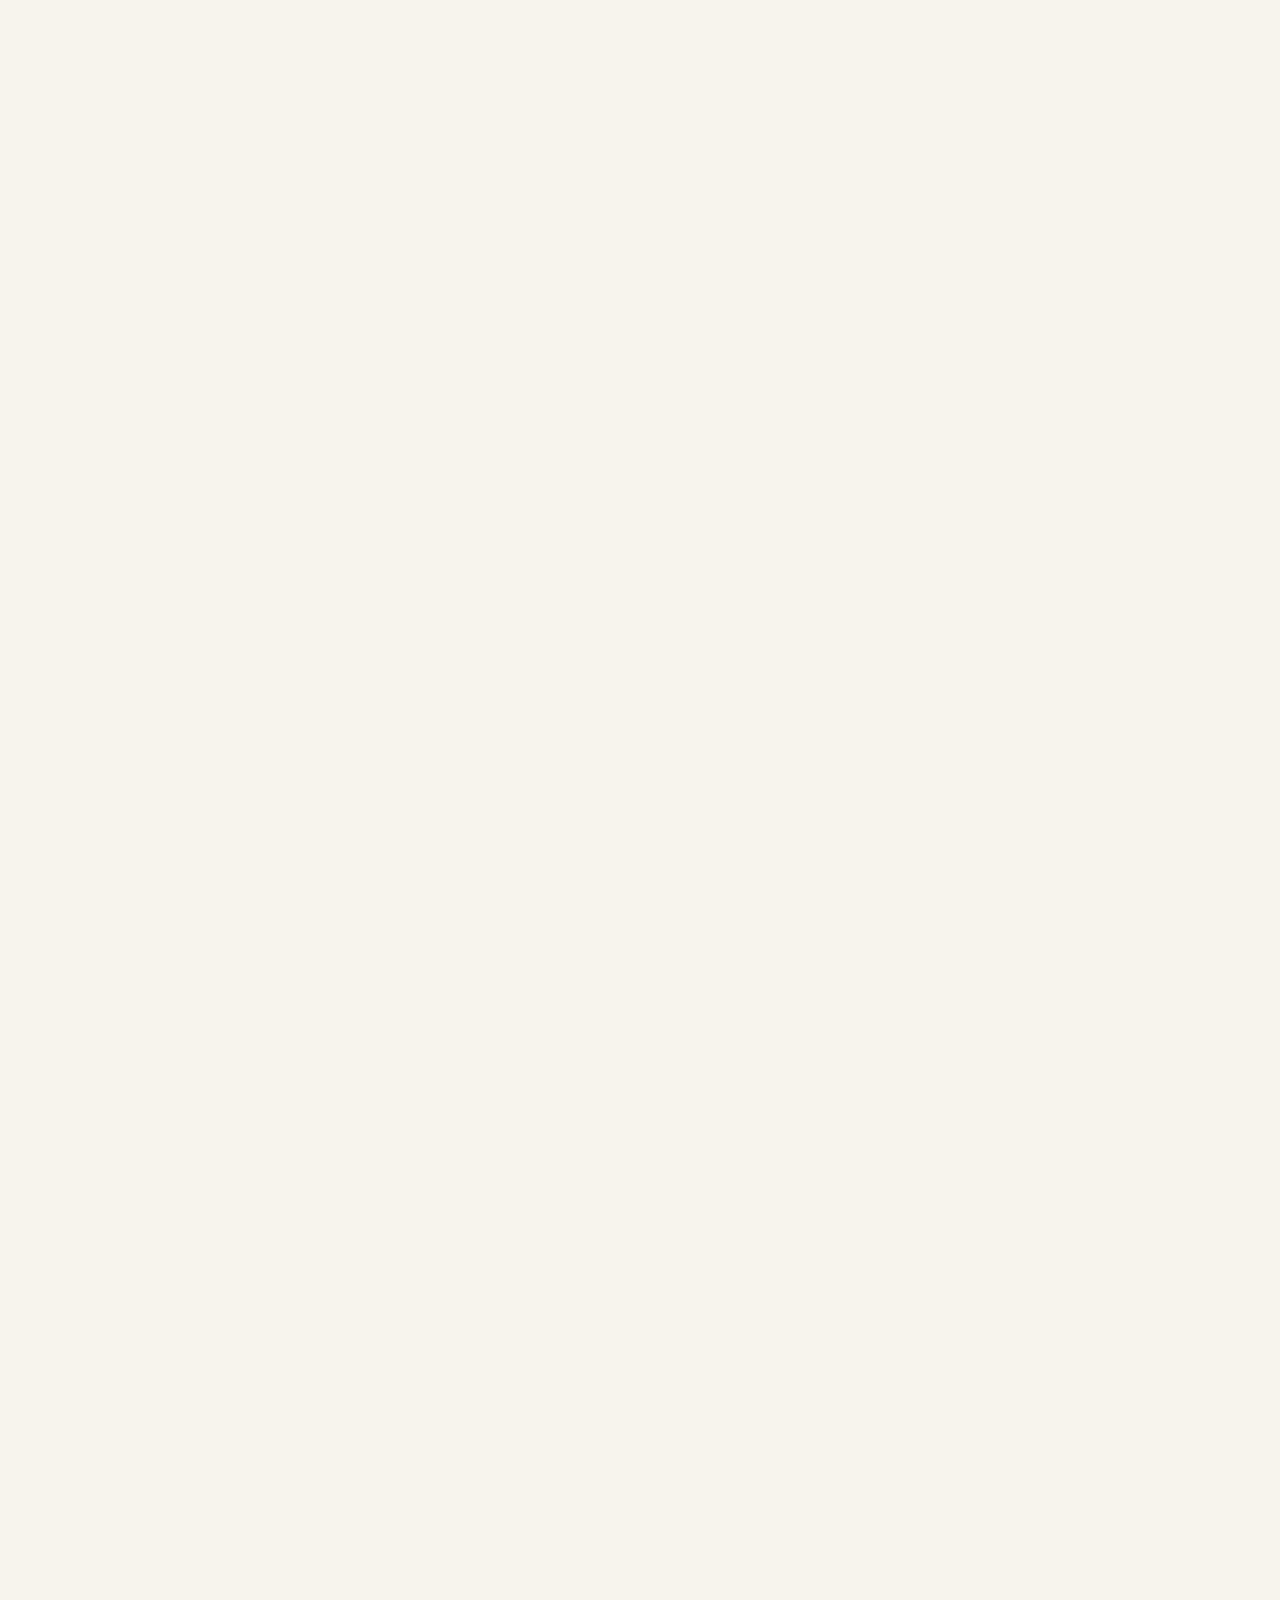
==== index.html @ 00834505 "Fix GitHub Pages paths and homepage filename" ====
<!DOCTYPE html>
<html lang="en">

<head>

    <meta charset="UTF-8">

    <meta name="viewport" content="width=device-width, initial-scale=1.0">

    <title>Gurpreet | Coffee, Beverages & Ideas</title>

    <link rel="stylesheet" href="Css/Style.css">

</head>


<body>


    <!-- NAVIGATION -->

    <nav class="navbar">

        <div class="logo">
            Gurpreet
        </div>


        <div class="nav-links">

            <a href="index.html">Home</a>

            <a href="About.html">About</a>

            <a href="Coffee.html">Coffee</a>

            <a href="Shop.html">Shop</a>

            <a href="Innovation.html">Innovation</a>

            <a href="Career.html">Career</a>

            <a href="Journal.html">Journal</a>

        </div>
        <button class="menu-button" onclick="toggleMenu()">
            ☰
        </button>
    </nav>


    <!-- HERO -->

    <main>

        <section class="home-hero">

            <p class="eyebrow">
                COFFEE • BEVERAGES • BUSINESS
            </p>


            <h1>
                Building ideas<br>
                around coffee.
            </h1>


            <p class="home-hero-text">
                I'm Gurpreet — exploring coffee, developing
                beverages, building businesses and documenting
                the journey along the way.
            </p>


            <div class="hero-buttons">

                <a href="Shop.html" class="button">
                    Explore Coffee
                </a>

                <a href="About.html" class="button secondary">
                    My Story
                </a>

            </div>

        </section>


        <!-- INTRO -->

        <section class="home-intro">

            <div class="section-label">
                WHAT I DO
            </div>


            <div class="home-intro-content">

                <h2>
                    From coffee to
                    business ideas.
                </h2>


                <p>
                    My interests sit across coffee, beverage
                    development, food & beverage operations,
                    entrepreneurship and product ideas.
                </p>


                <p>
                    This website brings those interests together —
                    the products I'm building, the experiments
                    I'm working on and the lessons I'm learning.
                </p>


                <a href="About.html" class="text-link">
                    More about me →
                </a>

            </div>

        </section>


        <!-- SIPSTERS & CO. -->

        <section class="home-business">

            <!-- MAIN CAFE IMAGE -->
            <div class="business-image">
                <img src="Images\sipsters-interior.jpeg.jpeg" alt="Sipsters & Co. café interior">
            </div>


            <!-- STORY / CONTENT -->
            <div class="business-content">

                <!-- BRAND LOGO -->
                <img src="Images\sipsters-logo.jpg.jpeg" alt="Sipsters & Co. logo" class="business-logo">


                <p class="eyebrow">
                    A PROJECT CLOSE TO ME
                </p>


                <h2>
                    Sipsters & Co.
                </h2>


                <p class="business-location">
                    Sector 40 • Gurugram
                </p>


                <p>
                    The idea of having a café had been with me for a long time.
                    But before pursuing it, I wanted to understand my industry
                    better — coffee, beverages, operations and the business behind them.
                </p>


                <p>
                    So I kept working, moving through different roles and looking
                    for experiences that would teach me something new. While moving
                    from FirstCoffee to Bistro, I also started discovering a different
                    side of myself — becoming more interested in technology, learning
                    and studying beyond my immediate work.
                </p>


                <p>
                    One evening, I went to meet one of my closest friends for a drink.
                    We started talking about cafés, beverages and the kind of place
                    we would actually want to spend our evenings in. That conversation
                    eventually became the beginning of Sipsters & Co.
                </p>


                <!-- LOCATION DETAILS -->
                <div class="business-details">

                    <span>SHOP 51</span>

                    <span>SECTOR 40</span>

                    <span>GURUGRAM</span>

                </div>


                <!-- VISIT BUTTON -->
                <a href="https://share.google/djv92hLieMcYLXfMO" class="button" target="_blank"
                    rel="noopener noreferrer">
                    Visit Sipsters & Co.
                </a>


                <!-- FOOD DETAIL IMAGE -->
                <div class="business-food-image">

                    <img src="Images\sipsters-food.jpeg.jpeg" alt="Food served at Sipsters & Co.">

                </div>

            </div>

        </section>

        <!-- INNOVATION -->

        <section class="home-innovation">

            <div class="section-label">
                INNOVATION
            </div>


            <div class="home-innovation-content">

                <h2>
                    Turning ideas into
                    something people
                    can experience.
                </h2>


                <p>
                    Beverage development, product concepts,
                    F&B trends and experiments that start
                    with a simple question.
                </p>


                <a href="Innovation.html" class="text-link">
                    Explore innovation →
                </a>

            </div>

        </section>


        <!-- SHOP -->

        <section class="home-shop">

            <div class="section-label">
                SHOP
            </div>


            <div class="home-shop-header">

                <h2>
                    Coffee for your
                    everyday ritual.
                </h2>

                <a href="Shop.html" class="text-link">
                    View collection →
                </a>

            </div>


            <div class="home-product-grid">


                <a href="Shop.html" class="home-product">

                    <div class="home-product-image">

                        <span>
                            COFFEE BEANS
                        </span>

                    </div>

                    <h3>
                        House Coffee
                    </h3>

                    <p>
                        Everyday coffee
                    </p>

                </a>


                <a href="Shop.html" class="home-product">

                    <div class="home-product-image">

                        <span>
                            COLD BREW
                        </span>

                    </div>

                    <h3>
                        Cold Brew
                    </h3>

                    <p>
                        Smooth & refreshing
                    </p>

                </a>


            </div>

        </section>


        <!-- CAREER -->

        <section class="home-career">

            <div class="section-label">
                CAREER
            </div>


            <div class="home-career-content">

                <h2>
                    Building a career
                    through curiosity,
                    work and experience.
                </h2>


                <p>
                    A look at the experiences, skills,
                    projects and work shaping my journey
                    in food & beverage.
                </p>


                <a href="Career.html" class="button secondary">
                    View Career
                </a>

            </div>

        </section>


        <!-- JOURNAL -->

        <section class="home-journal">

            <div class="section-label">
                JOURNAL
            </div>


            <div class="home-journal-header">

                <h2>
                    Notes from the journey.
                </h2>

                <a href="Journal.html" class="text-link">
                    View all notes →
                </a>

            </div>


            <div class="home-journal-list">


                <a href="Journal.html" class="home-journal-item">

                    <span>
                        01
                    </span>

                    <h3>
                        What makes a good cup of coffee?
                    </h3>

                    <p>
                        COFFEE
                    </p>

                </a>


                <a href="Journal.html" class="home-journal-item">

                    <span>
                        02
                    </span>

                    <h3>
                        Building a small F&B business
                    </h3>

                    <p>
                        BUSINESS
                    </p>

                </a>


                <a href="Journal.html" class="home-journal-item">

                    <span>
                        03
                    </span>

                    <h3>
                        From an idea to a beverage
                    </h3>

                    <p>
                        INNOVATION
                    </p>

                </a>


            </div>

        </section>


        <!-- FINAL CTA -->

        <section class="home-final">

            <p class="eyebrow">
                LET'S CONNECT
            </p>


            <h2>
                Let's build
                something interesting.
            </h2>


            <a href="Career.html" class="button">
                Get In Touch
            </a>

        </section>


    </main>


    <!-- FOOTER -->

    <footer>

        <div class="logo">
            Gurpreet
        </div>

        <p>
            Coffee • Beverage Innovation • Career
        </p>

    </footer>
    <script src="Js/script.js"></script>

</body>

</html>
---- Css/Style.css ----
/* ========================================
   GURPREET WEBSITE
   ======================================== */


/* ---------- RESET ---------- */

* {
    margin: 0;
    padding: 0;
    box-sizing: border-box;
}


/* ---------- BODY ---------- */

body {
    font-family: Arial, sans-serif;
    background-color: #f7f3ed;
    color: #2b211b;
}


/* ---------- NAVIGATION ---------- */

.navbar {
    width: 100%;
    padding: 30px 60px;

    display: flex;
    justify-content: space-between;
    align-items: center;
}


/* LOGO */

.logo {
    font-size: 24px;
    font-weight: 600;
}


/* NAVIGATION LINKS */

.nav-links {
    display: flex;
    gap: 30px;
}


.nav-links a {

    text-decoration: none;

    color: #2b211b;

    font-size: 13px;
    letter-spacing: 0.5px;
    transition: opacity 0.3s ease;

}

.nav-links a:hover {
    opacity: 0.5;
}


/* ---------- HERO ---------- */

.hero {
    min-height: calc(100vh - 90px);

    display: flex;
    flex-direction: column;

    justify-content: center;
    align-items: center;

    text-align: center;

    padding: 40px 20px;
}


/* SMALL TITLE */

.eyebrow {
    font-size: 13px;
    letter-spacing: 3px;

    margin-bottom: 25px;

    opacity: 0.65;
}


/* MAIN HEADING */

.hero h1 {
    font-size: clamp(60px, 8vw, 120px);

    line-height: 0.95;

    letter-spacing: -5px;

    font-weight: 500;

    margin-bottom: 35px;
}


/* DESCRIPTION */

.hero-text {
    max-width: 520px;

    font-size: 18px;

    line-height: 1.6;

    opacity: 0.75;

    margin-bottom: 35px;
}


/* ---------- BUTTONS ---------- */

.hero-buttons {
    display: flex;
    gap: 15px;
}


.button {

    display: inline-block;

    padding: 15px 28px;

    background-color: #2b211b;

    color: #ffffff;

    text-decoration: none;

    border-radius: 2px;

    font-size: 13px;

    letter-spacing: 0.5px;

    transition: transform 0.3s ease,
        opacity 0.3s ease;

}


.button:hover {
    transform: translateY(-2px);

    opacity: 0.85;
}


/* SECONDARY BUTTON */

.button.secondary {
    background-color: transparent;

    color: #2b211b;

    border: 1px solid #2b211b;
}


/* ---------- MOBILE ---------- */

@media (max-width: 768px) {

    .navbar {
        padding: 22px 25px;
    }


    .nav-links {
        display: none;
    }


    .hero h1 {
        letter-spacing: -3px;
    }


    .hero-text {
        font-size: 16px;
    }

}

/* ========================================
   ABOUT PAGE
   ======================================== */


/* ---------- PAGE HERO ---------- */

.page-hero {
    min-height: 65vh;

    display: flex;
    flex-direction: column;

    justify-content: center;
    align-items: center;

    text-align: center;

    padding: 80px 25px;
}


.page-hero h1 {
    font-size: clamp(55px, 8vw, 110px);

    line-height: 0.95;

    letter-spacing: -4px;

    font-weight: 500;

    margin-bottom: 30px;
}


.page-intro {
    max-width: 550px;

    font-size: 19px;

    line-height: 1.6;

    opacity: 0.7;
}


/* ---------- ABOUT CONTENT ---------- */

.about-content {
    max-width: 1100px;

    margin: 0 auto;

    padding: 120px 40px;

    display: grid;

    grid-template-columns: 1fr 2fr;

    gap: 80px;
}


.section-label {
    font-size: 12px;

    letter-spacing: 3px;

    opacity: 0.6;
}


.story h2 {
    font-size: clamp(35px, 5vw, 60px);

    line-height: 1;

    letter-spacing: -2px;

    font-weight: 500;

    margin-bottom: 40px;
}


.story p {
    max-width: 650px;

    font-size: 18px;

    line-height: 1.8;

    margin-bottom: 25px;

    opacity: 0.75;
}


/* ---------- FOOTER ---------- */

footer {
    padding: 50px 60px;

    border-top: 1px solid rgba(43, 33, 27, 0.15);

    display: flex;

    justify-content: space-between;

    align-items: center;
}


footer p {
    font-size: 13px;

    opacity: 0.6;
}


/* ---------- MOBILE ABOUT PAGE ---------- */

@media (max-width: 768px) {

    .page-hero {
        min-height: 60vh;
    }


    .page-hero h1 {
        letter-spacing: -3px;
    }


    .about-content {
        grid-template-columns: 1fr;

        gap: 35px;

        padding: 80px 25px;
    }


    footer {
        padding: 40px 25px;

        flex-direction: column;

        gap: 15px;

        align-items: flex-start;
    }

}

/* ========================================
   COFFEE PAGE
   ======================================== */


/* ---------- COFFEE INTRO ---------- */

.coffee-intro {

    max-width: 1100px;

    margin: 0 auto;

    padding: 120px 40px;

    display: grid;

    grid-template-columns: 1fr 2fr;

    gap: 80px;
}


.coffee-text h2 {

    font-size: clamp(35px, 5vw, 60px);

    line-height: 1;

    letter-spacing: -2px;

    font-weight: 500;

    margin-bottom: 40px;

}


.coffee-text p {

    max-width: 650px;

    font-size: 18px;

    line-height: 1.8;

    margin-bottom: 25px;

    opacity: 0.75;

}


/* ---------- COFFEE GRID ---------- */

.coffee-grid {

    max-width: 1100px;

    margin: 0 auto;

    padding: 40px;

    display: grid;

    grid-template-columns: 1fr 1fr;

    border-top: 1px solid rgba(43, 33, 27, 0.15);

}


.coffee-card {

    padding: 55px 40px;

    border-bottom: 1px solid rgba(43, 33, 27, 0.15);

}


.coffee-card:nth-child(odd) {

    border-right: 1px solid rgba(43, 33, 27, 0.15);

}


.coffee-card span {

    font-size: 12px;

    letter-spacing: 2px;

    opacity: 0.5;

}


.coffee-card h3 {

    font-size: 32px;

    font-weight: 500;

    letter-spacing: -1px;

    margin: 25px 0 15px;

}


.coffee-card p {

    max-width: 400px;

    font-size: 16px;

    line-height: 1.7;

    opacity: 0.7;

}


/* ---------- COFFEE STATEMENT ---------- */

.coffee-statement {

    min-height: 50vh;

    display: flex;

    align-items: center;

    justify-content: center;

    text-align: center;

    padding: 100px 25px;

}


.coffee-statement p {

    max-width: 900px;

    font-size: clamp(35px, 5vw, 70px);

    line-height: 1.05;

    letter-spacing: -3px;

    font-weight: 500;

}


/* ---------- MOBILE ---------- */

@media (max-width: 768px) {

    .coffee-intro {

        grid-template-columns: 1fr;

        gap: 35px;

        padding: 80px 25px;

    }


    .coffee-grid {

        grid-template-columns: 1fr;

        padding: 25px;

    }


    .coffee-card {

        padding: 45px 10px;

    }


    .coffee-card:nth-child(odd) {

        border-right: none;

    }


    .coffee-statement p {

        letter-spacing: -2px;

    }

}

/* ========================================
   SHOP PAGE
   ======================================== */


/* ---------- SHOP SECTION ---------- */

.shop-section {

    max-width: 1200px;

    margin: 0 auto;

    padding: 100px 40px 140px;

}


/* ---------- PRODUCT GRID ---------- */

.product-grid {

    display: grid;

    grid-template-columns: repeat(3, 1fr);

    gap: 25px;

    margin-top: 50px;

}


/* ---------- PRODUCT CARD ---------- */

.product-card {

    border: 1px solid rgba(43, 33, 27, 0.15);

    background: rgba(255, 255, 255, 0.25);

    transition: transform 0.3s ease;

}


.product-card:hover {

    transform: translateY(-5px);

}


/* ---------- PRODUCT IMAGE ---------- */

.product-image {

    aspect-ratio: 1 / 1;

    background-color: #ded7cc;

    display: flex;

    align-items: center;

    justify-content: center;

    text-align: center;

}


.product-image span {

    font-size: 11px;

    letter-spacing: 3px;

    opacity: 0.55;

}


/* ---------- PRODUCT INFO ---------- */

.product-info {

    padding: 30px;

    min-height: 230px;

    display: flex;

    flex-direction: column;

    justify-content: space-between;

}


.product-info h2 {

    font-size: 28px;

    font-weight: 500;

    letter-spacing: -1px;

    margin-bottom: 12px;

}


.product-info p {

    font-size: 15px;

    line-height: 1.7;

    opacity: 0.65;

}


/* ---------- PRODUCT BOTTOM ---------- */

.product-bottom {

    display: flex;

    justify-content: space-between;

    align-items: center;

    gap: 15px;

}


.price {

    font-size: 15px;

    font-weight: 600;

}


.product-button {

    display: inline-block;

    padding: 10px 17px;

    border: 1px solid #2b211b;

    border-radius: 25px;

    color: #2b211b;

    text-decoration: none;

    font-size: 12px;

    transition: all 0.3s ease;

}


.product-button:hover {

    background-color: #2b211b;

    color: #ffffff;

}


.product-button.disabled {

    opacity: 0.4;

    border-color: #2b211b;

}


/* ---------- SHOP STATEMENT ---------- */

.shop-statement {

    min-height: 45vh;

    padding: 100px 25px;

    display: flex;

    justify-content: center;

    align-items: center;

    text-align: center;

}


.shop-statement p {

    max-width: 850px;

    font-size: clamp(35px, 5vw, 70px);

    line-height: 1.05;

    letter-spacing: -3px;

    font-weight: 500;

}


/* ---------- MOBILE SHOP ---------- */

@media (max-width: 900px) {

    .product-grid {

        grid-template-columns: 1fr 1fr;

    }

}


@media (max-width: 600px) {

    .shop-section {

        padding: 80px 25px 100px;

    }


    .product-grid {

        grid-template-columns: 1fr;

    }


    .product-info {

        min-height: 210px;

    }


    .shop-statement p {

        letter-spacing: -2px;

    }

}

/* ========================================
   INNOVATION PAGE
   ======================================== */


/* ---------- INNOVATION INTRO ---------- */

.innovation-intro {

    max-width: 1100px;

    margin: 0 auto;

    padding: 120px 40px;

    display: grid;

    grid-template-columns: 1fr 2fr;

    gap: 80px;

}


.innovation-text h2 {

    font-size: clamp(35px, 5vw, 60px);

    line-height: 1;

    letter-spacing: -2px;

    font-weight: 500;

    margin-bottom: 40px;

}


.innovation-text p {

    max-width: 650px;

    font-size: 18px;

    line-height: 1.8;

    margin-bottom: 25px;

    opacity: 0.75;

}


/* ---------- INNOVATION GRID ---------- */

.innovation-grid {

    max-width: 1100px;

    margin: 0 auto;

    padding: 40px;

    display: grid;

    grid-template-columns: 1fr 1fr;

    border-top: 1px solid rgba(43, 33, 27, 0.15);

}


.innovation-card {

    padding: 55px 40px;

    border-bottom: 1px solid rgba(43, 33, 27, 0.15);

}


.innovation-card:nth-child(odd) {

    border-right: 1px solid rgba(43, 33, 27, 0.15);

}


.innovation-card span {

    font-size: 12px;

    letter-spacing: 2px;

    opacity: 0.5;

}


.innovation-card h3 {

    font-size: 30px;

    font-weight: 500;

    letter-spacing: -1px;

    margin: 25px 0 15px;

}


.innovation-card p {

    max-width: 420px;

    font-size: 16px;

    line-height: 1.7;

    opacity: 0.7;

}


/* ---------- PROJECTS ---------- */

.innovation-projects {

    max-width: 1100px;

    margin: 0 auto;

    padding: 120px 40px;

}


.project-list {

    margin-top: 50px;

    border-top: 1px solid rgba(43, 33, 27, 0.15);

}


.project-row {

    display: grid;

    grid-template-columns: 60px 1.5fr 1fr;

    align-items: center;

    gap: 30px;

    padding: 30px 0;

    border-bottom: 1px solid rgba(43, 33, 27, 0.15);

}


.project-row span {

    font-size: 12px;

    opacity: 0.5;

}


.project-row h3 {

    font-size: 24px;

    font-weight: 500;

}


.project-row p {

    font-size: 14px;

    opacity: 0.6;

}


}


/* ---------- MOBILE ---------- */

@media (max-width: 768px) {

    .innovation-intro {

        grid-template-columns: 1fr;

        gap: 35px;

        padding: 80px 25px;

    }


    .innovation-grid {

        grid-template-columns: 1fr;

        padding: 25px;

    }


    .innovation-card {

        padding: 45px 10px;

    }


    .innovation-card:nth-child(odd) {

        border-right: none;

    }


    .innovation-projects {

        padding: 80px 25px;

    }


    .project-row {

        grid-template-columns: 40px 1fr;

        gap: 15px;

    }


    .project-row p {

        grid-column: 2;

    }


    .innovation-statement p {

        letter-spacing: -2px;

    }

}

/* ========================================
   CAREER PAGE
   ======================================== */


/* ---------- CAREER SECTION ---------- */

.career-section {

    max-width: 1100px;

    margin: 0 auto;

    padding: 120px 40px;

}


/* ---------- EXPERIENCE ---------- */

.experience-list {

    margin-top: 60px;

}


.experience-item {

    display: grid;

    grid-template-columns: 220px 1fr;

    gap: 60px;

    padding: 45px 0;

    border-top: 1px solid rgba(43, 33, 27, 0.15);

}


.experience-item:last-child {

    border-bottom: 1px solid rgba(43, 33, 27, 0.15);

}


.experience-date {

    font-size: 12px;

    letter-spacing: 2px;

    opacity: 0.55;

}


.experience-content h2 {

    font-size: 32px;

    font-weight: 500;

    letter-spacing: -1px;

    margin-bottom: 8px;

}


.experience-content h3 {

    font-size: 14px;

    font-weight: 400;

    letter-spacing: 1px;

    text-transform: uppercase;

    opacity: 0.55;

    margin-bottom: 25px;

}


.experience-content p {

    max-width: 600px;

    font-size: 17px;

    line-height: 1.7;

    opacity: 0.7;

}


/* ---------- SKILLS ---------- */

.skills-section {

    max-width: 1100px;

    margin: 0 auto;

    padding: 80px 40px 120px;

}


.skills-grid {

    display: grid;

    grid-template-columns: 1fr 1fr;

    margin-top: 50px;

    border-top: 1px solid rgba(43, 33, 27, 0.15);

}


.skill {

    padding: 25px 0;

    font-size: 20px;

    border-bottom: 1px solid rgba(43, 33, 27, 0.15);

}


.skill:nth-child(odd) {

    margin-right: 40px;

}


/* ---------- PROJECTS ---------- */

.career-projects {

    max-width: 1100px;

    margin: 0 auto;

    padding: 80px 40px 120px;

}


.career-project-list {

    margin-top: 50px;

}


.career-project {

    display: grid;

    grid-template-columns: 60px 1fr;

    gap: 30px;

    padding: 35px 0;

    border-top: 1px solid rgba(43, 33, 27, 0.15);

}


.career-project:last-child {

    border-bottom: 1px solid rgba(43, 33, 27, 0.15);

}


.career-project span {

    font-size: 12px;

    opacity: 0.5;

}


.career-project h3 {

    font-size: 28px;

    font-weight: 500;

    margin-bottom: 10px;

}


.career-project p {

    font-size: 15px;

    line-height: 1.7;

    opacity: 0.65;

}


/* ---------- CAREER CONTACT ---------- */

.career-contact {

    min-height: 65vh;

    padding: 120px 25px;

    display: flex;

    flex-direction: column;

    justify-content: center;

    align-items: center;

    text-align: center;

}


.career-contact h2 {

    font-size: clamp(45px, 7vw, 90px);

    line-height: 0.95;

    letter-spacing: -4px;

    font-weight: 500;

    margin: 25px 0 30px;

}


.career-contact p:not(.eyebrow) {

    max-width: 500px;

    font-size: 17px;

    line-height: 1.7;

    opacity: 0.7;

    margin-bottom: 30px;

}


/* ---------- MOBILE ---------- */

@media (max-width: 768px) {

    .career-section {

        padding: 80px 25px;

    }


    .experience-item {

        grid-template-columns: 1fr;

        gap: 20px;

        padding: 40px 0;

    }


    .skills-section {

        padding: 60px 25px 80px;

    }


    .skills-grid {

        grid-template-columns: 1fr;

    }


    .skill:nth-child(odd) {

        margin-right: 0;

    }


    .career-projects {

        padding: 60px 25px 80px;

    }


    .career-contact {

        min-height: 55vh;

    }


    .career-contact h2 {

        letter-spacing: -3px;

    }

}

/* ========================================
   JOURNAL PAGE
   ======================================== */


/* ---------- JOURNAL INTRO ---------- */

.journal-intro {

    max-width: 1100px;

    margin: 0 auto;

    padding: 120px 40px;

    display: grid;

    grid-template-columns: 1fr 2fr;

    gap: 80px;

}


.journal-intro-text h2 {

    font-size: clamp(40px, 5vw, 65px);

    line-height: 1;

    letter-spacing: -3px;

    font-weight: 500;

    margin-bottom: 35px;

}


.journal-intro-text p {

    max-width: 650px;

    font-size: 18px;

    line-height: 1.8;

    opacity: 0.7;

}


/* ---------- JOURNAL SECTION ---------- */

.journal-section {

    max-width: 1100px;

    margin: 0 auto;

    padding: 40px;

}


.journal-list {

    margin-top: 50px;

    border-top: 1px solid rgba(43, 33, 27, 0.15);

}


/* ---------- JOURNAL POST ---------- */

.journal-post {

    display: grid;

    grid-template-columns: 60px 1fr 100px;

    gap: 30px;

    padding: 45px 0;

    border-bottom: 1px solid rgba(43, 33, 27, 0.15);

}


.journal-number {

    font-size: 12px;

    opacity: 0.5;

}


.journal-category {

    font-size: 11px;

    letter-spacing: 3px;

    opacity: 0.5;

    margin-bottom: 18px;

}


.journal-post-content h2 {

    font-size: 32px;

    line-height: 1.1;

    letter-spacing: -1px;

    font-weight: 500;

    margin-bottom: 15px;

}


.journal-excerpt {

    max-width: 600px;

    font-size: 16px;

    line-height: 1.7;

    opacity: 0.65;

    margin-bottom: 20px;

}


.read-more {

    color: #2b211b;

    text-decoration: none;

    font-size: 13px;

    border-bottom: 1px solid rgba(43, 33, 27, 0.5);

    padding-bottom: 3px;

}


.read-more:hover {

    opacity: 0.5;

}


.journal-date {

    font-size: 11px;

    letter-spacing: 2px;

    opacity: 0.5;

    text-align: right;

}


/* ---------- JOURNAL STATEMENT ---------- */

.journal-statement {

    min-height: 55vh;

    padding: 120px 25px;

    display: flex;

    justify-content: center;

    align-items: center;

    text-align: center;

}


.journal-statement p {

    font-size: clamp(45px, 7vw, 90px);

    line-height: 0.95;

    letter-spacing: -4px;

    font-weight: 500;

}


/* ---------- MOBILE ---------- */

@media (max-width: 768px) {

    .journal-intro {

        grid-template-columns: 1fr;

        gap: 35px;

        padding: 80px 25px;

    }


    .journal-section {

        padding: 40px 25px;

    }


    .journal-post {

        grid-template-columns: 40px 1fr;

        gap: 15px;

        padding: 40px 0;

    }


    .journal-date {

        grid-column: 2;

        text-align: left;

        margin-top: 5px;

    }


    .journal-post-content h2 {

        font-size: 27px;

    }


    .journal-statement p {

        letter-spacing: -3px;

    }

}

/* ========================================
   HOME PAGE
   ======================================== */


/* ---------- HOME HERO ---------- */

.home-hero {

    min-height: calc(100vh - 90px);

    padding: 190px 25px 80px;

    display: flex;

    flex-direction: column;

    justify-content: flex-start;
    align-items: center;

    text-align: center;

}


.home-hero h1 {

    max-width: 1100px;

    font-size: clamp(70px, 10vw, 145px);

    line-height: 0.88;

    letter-spacing: -7px;

    font-weight: 500;

    margin-bottom: 45px;

}


.home-hero-text {

    max-width: 600px;

    font-size: 19px;

    line-height: 1.7;

    opacity: 0.7;

    margin-bottom: 35px;

}


/* ---------- HOME INTRO ---------- */

.home-intro {

    max-width: 1100px;

    margin: 0 auto;

    padding: 140px 40px;

    display: grid;

    grid-template-columns: 1fr 2fr;

    gap: 80px;

}


.home-intro-content h2 {

    font-size: clamp(48px, 6vw, 78px);
    line-height: 1;

    letter-spacing: -3px;

    font-weight: 500;

    margin-bottom: 35px;

}


.home-intro-content p {

    max-width: 650px;

    font-size: 18px;

    line-height: 1.8;

    opacity: 0.7;

    margin-bottom: 20px;

}


/* ---------- TEXT LINK ---------- */

.text-link {

    display: inline-block;

    margin-top: 10px;

    color: #2b211b;

    text-decoration: none;

    font-size: 14px;

    border-bottom: 1px solid rgba(43, 33, 27, 0.5);

    padding-bottom: 4px;

}


.text-link:hover {

    opacity: 0.5;

}


/* ---------- COFFEE FEATURE ---------- */

.home-feature {

    max-width: 1200px;

    margin: 0 auto;

    padding: 60px 40px 140px;

    display: grid;

    grid-template-columns: 1fr 1fr;

    min-height: 650px;

}


.feature-content {

    padding: 70px;

    display: flex;

    flex-direction: column;

    justify-content: center;

    background-color: #e9e1d6;

}


.feature-content h2 {

    font-size: clamp(40px, 5vw, 65px);

    line-height: 0.98;

    letter-spacing: -3px;

    font-weight: 500;

    margin: 20px 0 25px;

}


.feature-content p:not(.eyebrow) {

    max-width: 450px;

    font-size: 17px;

    line-height: 1.7;

    opacity: 0.7;

    margin-bottom: 30px;

}


.feature-content .button {

    align-self: flex-start;

}


.feature-placeholder {

    background-color: #d5cdc1;

    display: flex;

    align-items: center;

    justify-content: center;

}


.feature-placeholder span {

    font-size: 11px;

    letter-spacing: 3px;

    opacity: 0.5;

}


/* ---------- HOME INNOVATION ---------- */

.home-innovation {

    max-width: 1100px;

    margin: 0 auto;

    padding: 140px 40px;

    display: grid;

    grid-template-columns: 1fr 2fr;

    gap: 80px;

}


.home-innovation-content h2 {

    max-width: 750px;

    font-size: clamp(40px, 5vw, 65px);

    line-height: 1;

    letter-spacing: -3px;

    font-weight: 500;

    margin-bottom: 30px;

}


.home-innovation-content p {

    max-width: 600px;

    font-size: 18px;

    line-height: 1.8;

    opacity: 0.7;

    margin-bottom: 15px;

}


/* ---------- HOME SHOP ---------- */

.home-shop {

    max-width: 1100px;

    margin: 0 auto;

    padding: 120px 40px;

}


.home-shop-header {

    display: flex;

    justify-content: space-between;

    align-items: flex-end;

    gap: 30px;

    margin-top: 40px;

    margin-bottom: 50px;

}


.home-shop-header h2 {

    max-width: 600px;

    font-size: clamp(40px, 5vw, 65px);

    line-height: 1;

    letter-spacing: -3px;

    font-weight: 500;

}


.home-product-grid {

    display: grid;

    grid-template-columns: 1fr 1fr;

    gap: 25px;

}


.home-product {

    color: #2b211b;

    text-decoration: none;

}


.home-product-image {

    aspect-ratio: 1 / 1;

    background-color: #ded7cc;

    display: flex;

    align-items: center;

    justify-content: center;

    margin-bottom: 20px;

}


.home-product-image span {

    font-size: 11px;

    letter-spacing: 3px;

    opacity: 0.5;

}


.home-product h3 {

    font-size: 24px;

    font-weight: 500;

    margin-bottom: 5px;

}


.home-product p {

    font-size: 14px;

    opacity: 0.6;

}


/* ---------- HOME CAREER ---------- */

.home-career {

    max-width: 1100px;

    margin: 0 auto;

    padding: 140px 40px;

    display: grid;

    grid-template-columns: 1fr 2fr;

    gap: 80px;

}


.home-career-content h2 {

    font-size: clamp(40px, 5vw, 65px);

    line-height: 1;

    letter-spacing: -3px;

    font-weight: 500;

    margin-bottom: 30px;

}


.home-career-content p {

    max-width: 600px;

    font-size: 18px;

    line-height: 1.8;

    opacity: 0.7;

    margin-bottom: 30px;

}


/* ---------- HOME JOURNAL ---------- */

.home-journal {

    max-width: 1100px;

    margin: 0 auto;

    padding: 120px 40px;

}


.home-journal-header {

    display: flex;

    justify-content: space-between;

    align-items: flex-end;

    margin-top: 40px;

    margin-bottom: 50px;

}


.home-journal-header h2 {

    font-size: clamp(40px, 5vw, 65px);

    line-height: 1;

    letter-spacing: -3px;

    font-weight: 500;

}


.home-journal-list {

    border-top: 1px solid rgba(43, 33, 27, 0.15);

}


.home-journal-item {

    display: grid;

    grid-template-columns: 60px 1fr 100px;

    align-items: center;

    gap: 30px;

    padding: 30px 0;

    border-bottom: 1px solid rgba(43, 33, 27, 0.15);

    color: #2b211b;

    text-decoration: none;

}


.home-journal-item span {

    font-size: 12px;

    opacity: 0.5;

}


.home-journal-item h3 {

    font-size: 22px;

    font-weight: 500;

}


.home-journal-item p {

    font-size: 11px;

    letter-spacing: 2px;

    opacity: 0.5;

    text-align: right;

}


/* ---------- FINAL CTA ---------- */

.home-final {

    min-height: 70vh;

    padding: 120px 25px;

    display: flex;

    flex-direction: column;

    justify-content: center;

    align-items: center;

    text-align: center;

}


.home-final h2 {

    max-width: 900px;

    font-size: clamp(50px, 8vw, 110px);

    line-height: 0.9;

    letter-spacing: -5px;

    font-weight: 500;

    margin: 25px 0 40px;

}


/* ---------- HOME MOBILE ---------- */

@media (max-width: 768px) {

    .home-hero h1 {

        letter-spacing: -4px;

    }


    .home-intro,
    .home-innovation,
    .home-career {

        grid-template-columns: 1fr;

        gap: 35px;

        padding: 90px 25px;

    }


    .home-feature {

        grid-template-columns: 1fr;

        padding: 30px 25px 90px;

    }


    .feature-content {

        padding: 50px 30px;

        min-height: 500px;

    }


    .f.feature-image {

        min-height: 400px;

    }


    .home-shop {

        padding: 90px 25px;

    }


    .home-shop-header {

        flex-direction: column;

        align-items: flex-start;

    }


    .home-product-grid {

        grid-template-columns: 1fr;

    }


    .home-journal {

        padding: 90px 25px;

    }


    .home-journal-header {

        flex-direction: column;

        align-items: flex-start;

        gap: 25px;

    }


    .home-journal-item {

        grid-template-columns: 40px 1fr;

        gap: 15px;

    }


    .home-journal-item p {

        grid-column: 2;

        text-align: left;

    }


    .home-final h2 {

        letter-spacing: -3px;

    }

}

/* ========================================
   HOME IMAGES
   ======================================== */


.feature-image {

    overflow: hidden;

}


.feature-image img {

    width: 100%;

    height: 100%;

    object-fit: cover;

    display: block;

    transition: transform 0.8s ease;

}


.feature-image:hover img {

    transform: scale(1.03);

}

/* ========================================
   MOBILE NAVIGATION
   ======================================== */

.menu-button {

    display: none;

    background: none;

    border: none;

    color: #2b211b;

    font-size: 26px;

    cursor: pointer;

}


/* ---------- MOBILE ---------- */

@media (max-width: 768px) {

    .navbar {

        position: relative;

    }


    .menu-button {

        display: block;

    }


    .nav-links {

        display: none;

        position: absolute;

        top: 75px;

        left: 25px;

        right: 25px;

        padding: 25px;

        background-color: #f7f3ed;

        border: 1px solid rgba(43, 33, 27, 0.15);

        flex-direction: column;

        gap: 20px;

        z-index: 1000;

    }


    .nav-links.active {

        display: flex;

    }


    .nav-links a {

        font-size: 17px;

    }

}

/* ========================================
   ANIMATIONS
   ======================================== */


/* ---------- PAGE LOAD ---------- */

body {

    opacity: 0;

    transition: opacity 0.6s ease;

}


body.page-loaded {

    opacity: 1;

}


/* ---------- LINKS ---------- */

.nav-links a {

    position: relative;

}


.nav-links a::after {

    content: "";

    position: absolute;

    left: 0;

    bottom: -5px;

    width: 0;

    height: 1px;

    background-color: #2b211b;

    transition: width 0.3s ease;

}


.nav-links a:hover::after {

    width: 100%;

}


/* ---------- BUTTON ANIMATION ---------- */

.button {

    transition:
        transform 0.3s ease,
        opacity 0.3s ease,
        background-color 0.3s ease;

}


.button:hover {

    transform: translateY(-3px);

}


/* ---------- PRODUCT HOVER ---------- */

.home-product-image {

    overflow: hidden;

}


.home-product-image {

    transition: transform 0.4s ease;

}


.home-product:hover .home-product-image {

    transform: scale(0.98);

}


/* ---------- IMAGE ZOOM ---------- */

.feature-image {

    overflow: hidden;

}


.feature-image img {

    transition: transform 0.8s ease;

}


.feature-image:hover img {

    transform: scale(1.04);

}


/* ---------- REDUCED MOTION ---------- */

@media (prefers-reduced-motion: reduce) {

    * {

        animation-duration: 0.01ms !important;

        animation-iteration-count: 1 !important;

        transition-duration: 0.01ms !important;

        scroll-behavior: auto !important;

    }

}

/* ========================================
   ABOUT FOCUS
   ======================================== */

.about-focus {

    max-width: 1100px;

    margin: 0 auto;

    padding: 40px 40px 140px;

}


.focus-grid {

    display: grid;

    grid-template-columns: 1fr 1fr;

    margin-top: 50px;

    border-top: 1px solid rgba(43, 33, 27, 0.15);

}


.focus-item {

    padding: 40px 0;

    border-bottom: 1px solid rgba(43, 33, 27, 0.15);

}


.focus-item:nth-child(odd) {

    margin-right: 50px;

}


.focus-item h3 {

    font-size: 28px;

    font-weight: 500;

    margin-bottom: 12px;

}


.focus-item p {

    max-width: 450px;

    font-size: 16px;

    line-height: 1.7;

    opacity: 0.65;

}


@media (max-width: 768px) {

    .about-focus {

        padding: 40px 25px 90px;

    }


    .focus-grid {

        grid-template-columns: 1fr;

    }


    .focus-item:nth-child(odd) {

        margin-right: 0;

    }

}

/* ========================================
   SIPSTERS & CO.
   ======================================== */

.home-business {

    max-width: 1400px;

    margin: 0 auto;

    padding: 90px 50px 160px;

    display: grid;

    grid-template-columns: 1.25fr 0.9fr;

    align-items: stretch;

}


/* ---------- MAIN IMAGE ---------- */

.business-image {

    min-height: 780px;

    overflow: hidden;

    background: #d5cdc1;

}


.business-image img {

    width: 100%;

    height: 100%;

    display: block;

    object-fit: cover;

    object-position: center;

    transition: transform 0.8s ease;

}


.business-image:hover img {

    transform: scale(1.02);

}


/* ---------- CONTENT ---------- */

.business-content {

    padding: 75px 65px 65px;

    background: #eee7de;

    display: flex;

    flex-direction: column;

    justify-content: flex-start;

}


/* ---------- LOGO ---------- */

.business-logo {

    width: 92px;

    height: 92px;

    object-fit: contain;

    display: block;

    margin-bottom: 35px;

}


/* ---------- LABEL ---------- */

.business-content .eyebrow {

    margin-bottom: 18px;

}


/* ---------- TITLE ---------- */

.business-content h2 {

    font-size: clamp(50px, 5vw, 76px);

    line-height: 0.92;

    letter-spacing: -4px;

    font-weight: 500;

    margin: 0 0 22px;

}


/* ---------- LOCATION ---------- */

.business-location {

    font-size: 12px !important;

    letter-spacing: 2.5px;

    text-transform: uppercase;

    opacity: 0.5 !important;

    margin: 0 0 35px;

}


/* ---------- STORY ---------- */

.business-content p:not(.eyebrow):not(.business-location) {

    max-width: 540px;

    font-size: 16px;

    line-height: 1.85;

    opacity: 0.72;

    margin: 0 0 24px;

}


/* ---------- DETAILS ---------- */

.business-details {

    display: flex;

    flex-wrap: wrap;

    gap: 10px;

    margin: 12px 0 30px;

}


.business-details span {

    font-size: 9px;

    letter-spacing: 2px;

    padding: 9px 12px;

    border: 1px solid rgba(43, 33, 27, 0.2);

}


/* ---------- BUTTON ---------- */

.business-content .button {

    align-self: flex-start;

    margin-top: 5px;

}


/* ---------- FOOD IMAGE ---------- */

.business-food-image {

    width: 100%;

    max-width: 360px;

    height: 245px;

    margin-top: 55px;

    overflow: hidden;

}


.business-food-image img {

    width: 100%;

    height: 100%;

    display: block;

    object-fit: cover;

    object-position: center;

    transition: transform 0.8s ease;

}


.business-food-image:hover img {

    transform: scale(1.03);

}


/* ---------- MOBILE ---------- */

@media (max-width: 768px) {

    .home-business {

        grid-template-columns: 1fr;

        padding: 40px 20px 90px;

    }


    .business-image {

        min-height: 420px;

    }


    .business-content {

        padding: 50px 30px 45px;

    }


    .business-logo {

        width: 78px;

        height: 78px;

        margin-bottom: 28px;

    }


    .business-content h2 {

        font-size: 52px;

        letter-spacing: -3px;

    }


    .business-content p:not(.eyebrow):not(.business-location) {

        font-size: 16px;

        line-height: 1.75;

    }


    .business-food-image {

        max-width: 100%;

        height: 260px;

        margin-top: 40px;

    }

}

/* =========================================
   CAREER VISUAL JOURNEY
========================================= */

.career-visuals {
    padding: 110px 7%;
    background: #f7f3ed;
}

.career-visual-intro {
    max-width: 620px;
    margin-bottom: 60px;
}

.career-visual-intro .eyebrow {
    margin-bottom: 18px;
}

.career-visual-intro h2 {
    font-family: Georgia, "Times New Roman", serif;
    font-size: clamp(42px, 5vw, 72px);
    line-height: 0.98;
    font-weight: 400;
    color: #2b211b;
    margin: 0 0 25px;
}

.career-visual-intro p:last-child {
    max-width: 560px;
    font-size: 16px;
    line-height: 1.8;
    color: #5d5149;
}


/* PHOTO GRID */

.career-visual-grid {
    display: grid;
    grid-template-columns: 1.15fr 0.85fr 1fr;
    grid-template-rows: 330px 260px;
    gap: 16px;
}


/* PHOTO BOX */

.career-visual {
    position: relative;
    overflow: hidden;
    background: #e8e0d6;
    min-height: 260px;
}

.career-visual img {
    width: 100%;
    height: 100%;
    display: block;
    object-fit: cover;
    transition: transform 0.7s ease;
}

.career-visual:hover img {
    transform: scale(1.04);
}


/* FIRST IMAGE */

.career-visual:first-child {
    grid-row: span 2;
}


/* TRAINING IMAGE */

.career-visual:last-child {
    grid-column: 2 / 4;
}


/* DARK OVERLAY */

.career-visual::after {
    content: "";
    position: absolute;
    inset: 0;
    background: linear-gradient(to top,
            rgba(20, 15, 12, 0.45),
            transparent 45%);
    pointer-events: none;
}


/* PHOTO NUMBER */

.career-visual::before {
    content: "";
    position: absolute;
    z-index: 2;
    left: 20px;
    bottom: 18px;
    width: 28px;
    height: 1px;
    background: rgba(255, 255, 255, 0.8);
}


/* =========================================
   MOBILE
========================================= */

@media (max-width: 768px) {

    .career-visuals {
        padding: 70px 25px;
    }

    .career-visual-intro h2 {
        font-size: 42px;
    }

    .career-visual-grid {
        grid-template-columns: 1fr;
        grid-template-rows: auto;
        gap: 12px;
    }

    .career-visual,
    .career-visual:first-child,
    .career-visual:last-child {
        grid-column: auto;
        grid-row: auto;
        min-height: 300px;
    }

}

/* ==========================================
   CAREER PAGE — FINAL VISUAL GALLERY
   OVERRIDE
========================================== */

.career-visuals {
    width: 100%;
    box-sizing: border-box;
    display: block;
    clear: both;
    padding: 110px 7%;
    margin: 0;
    background: #f7f3ed;
}

.career-visual-intro {
    width: 100%;
    max-width: 650px;
    margin: 0 0 60px 0;
}

.career-visual-intro .eyebrow {
    display: block;
    margin-bottom: 18px;
    font-size: 11px;
    letter-spacing: 3px;
    text-transform: uppercase;
    color: #6b625b;
}

.career-visual-intro h2 {
    margin: 0 0 22px 0;
    font-family: Georgia, "Times New Roman", serif;
    font-size: clamp(42px, 5vw, 72px);
    line-height: 1;
    font-weight: 400;
    color: #2b211b;
}

.career-visual-intro p:last-child {
    max-width: 620px;
    margin: 0;
    font-size: 16px;
    line-height: 1.7;
    color: #62574f;
}


/* GALLERY */

.career-visual-grid {
    width: 100%;
    display: grid;
    grid-template-columns: 1.15fr 0.85fr 1fr;
    grid-template-rows: 320px 260px;
    gap: 16px;
    box-sizing: border-box;
}


/* EACH PHOTO */

.career-visual {
    position: relative;
    width: 100%;
    height: 100%;
    min-height: 0;
    overflow: hidden;
    background: #e4dbd0;
    border-radius: 3px;
    box-sizing: border-box;
}

.career-visual img {
    width: 100%;
    height: 100%;
    display: block;
    object-fit: cover;
    object-position: center;
    transition: transform 0.7s ease;
}

.career-visual:hover img {
    transform: scale(1.04);
}


/* LARGE FIRST PHOTO */

.career-visual:first-child {
    grid-column: 1;
    grid-row: 1 / 3;
}


/* SECOND PHOTO */

.career-visual:nth-child(2) {
    grid-column: 2;
    grid-row: 1;
}


/* THIRD PHOTO */

.career-visual:nth-child(3) {
    grid-column: 2;
    grid-row: 2;
}


/* FOURTH PHOTO */

.career-visual:nth-child(4) {
    grid-column: 3;
    grid-row: 1 / 3;
}


/* DARK PHOTO GRADIENT */

.career-visual::after {
    content: "";
    position: absolute;
    inset: 0;
    background: linear-gradient(to top,
            rgba(25, 19, 15, 0.45),
            rgba(25, 19, 15, 0) 55%);
    pointer-events: none;
}


/* KEEP CAREER SECTION BELOW */

.career-section {
    position: relative;
    z-index: 1;
    clear: both;
}


/* KEEP FOOTER BELOW EVERYTHING */

footer {
    position: relative;
    clear: both;
    width: 100%;
}


/* MOBILE */

@media (max-width: 768px) {

    .career-visuals {
        padding: 70px 25px;
    }

    .career-visual-intro {
        margin-bottom: 40px;
    }

    .career-visual-intro h2 {
        font-size: 42px;
    }

    .career-visual-grid {
        display: grid;
        grid-template-columns: 1fr;
        grid-template-rows: auto;
        gap: 12px;
    }

    .career-visual,
    .career-visual:first-child,
    .career-visual:nth-child(2),
    .career-visual:nth-child(3),
    .career-visual:nth-child(4) {
        grid-column: 1;
        grid-row: auto;
        height: 360px;
    }

}

/* =========================================
   CAREER VISUAL JOURNEY
   ========================================= */

.career-visuals {
    padding: 100px 6%;
    background: #f7f3ed;
}

.career-visual-intro {
    display: grid;
    grid-template-columns: 1.2fr 1fr;
    gap: 80px;
    align-items: end;
    margin-bottom: 60px;
}

.career-visual-intro .eyebrow {
    grid-column: 1 / -1;
    margin-bottom: -45px;
}

.career-visual-intro h2 {
    font-family: Georgia, serif;
    font-size: clamp(42px, 5vw, 72px);
    line-height: 0.95;
    font-weight: 400;
    max-width: 650px;
    margin: 0;
}

.career-visual-intro>p:last-child {
    max-width: 480px;
    font-size: 16px;
    line-height: 1.8;
    opacity: 0.7;
    margin: 0;
}


/* PHOTO GRID */

.career-visual-grid {
    display: grid;
    grid-template-columns: 1.25fr 0.75fr 0.75fr;
    grid-template-rows: 300px 300px;
    gap: 12px;
}


/* INDIVIDUAL PHOTO */

.career-visual {
    position: relative;
    overflow: hidden;
    background: #2b211b;
}

.career-visual img {
    width: 100%;
    height: 100%;
    object-fit: cover;
    display: block;
    transition: transform 0.7s ease;
}

.career-visual:hover img {
    transform: scale(1.04);
}


/* FIRST IMAGE — LARGE */

.career-visual:nth-child(1) {
    grid-row: 1 / 3;
}


/* SECOND IMAGE */

.career-visual:nth-child(2) {
    grid-column: 2;
    grid-row: 1;
}


/* THIRD IMAGE */

.career-visual:nth-child(3) {
    grid-column: 3;
    grid-row: 1;
}


/* FOURTH IMAGE — WIDE */

.career-visual:nth-child(4) {
    grid-column: 2 / 4;
    grid-row: 2;
}


/* DARK CAPTION */

.career-visual::after {
    content: "";
    position: absolute;
    inset: auto 0 0 0;
    height: 35%;
    background: linear-gradient(transparent,
            rgba(20, 15, 12, 0.85));
    pointer-events: none;
}


/* CAPTION */

.career-visual::before {
    position: absolute;
    z-index: 3;
    left: 22px;
    bottom: 20px;
    color: #ffffff;
    font-size: 13px;
    line-height: 1.4;
    letter-spacing: 1.2px;
    text-transform: uppercase;
    max-width: 80%;
}

.career-visual::after {
    content: "";
    position: absolute;
    inset: auto 0 0 0;
    height: 40%;
    background: linear-gradient(transparent,
            rgba(20, 15, 12, 0.85));
    pointer-events: none;
    z-index: 2;
}


/* LABELS */

.career-visual:nth-child(1)::before {
    content: "01  •  NATIONAL BARISTA CHAMPIONSHIP";
}

.career-visual:nth-child(2)::before {
    content: "02  •  BEHIND THE COFFEE BAR";
}

.career-visual:nth-child(3)::before {
    content: "03  •  COFFEE EVENTS";
}

.career-visual:nth-child(4)::before {
    content: "04  •  TRAINING & KNOWLEDGE SHARING";
}


/* =========================================
   MOBILE
   ========================================= */

@media (max-width: 768px) {

    .career-visuals {
        padding: 70px 25px;
    }

    .career-visual-intro {
        display: block;
        margin-bottom: 35px;
    }

    .career-visual-intro .eyebrow {
        margin-bottom: 20px;
    }

    .career-visual-intro h2 {
        font-size: 42px;
        margin-bottom: 25px;
    }

    .career-visual-intro>p:last-child {
        font-size: 15px;
    }

    .career-visual-grid {
        display: grid;
        grid-template-columns: 1fr;
        grid-template-rows: auto;
        gap: 10px;
    }

    .career-visual:nth-child(1),
    .career-visual:nth-child(2),
    .career-visual:nth-child(3),
    .career-visual:nth-child(4) {
        grid-column: auto;
        grid-row: auto;
        height: 400px;
    }

    .career-visual:nth-child(1) {
        height: 500px;
    }

}

/* =========================================
   CAREER EXPERIENCE TIMELINE
   ========================================= */

.career-section {
    padding: 110px 6%;
    background: #f7f3ed;
}

.career-section .section-label {
    font-size: 11px;
    letter-spacing: 3px;
    text-transform: uppercase;
    opacity: 0.55;
    margin-bottom: 70px;
}

.experience-list {
    max-width: 1100px;
    margin: 0 auto;
}

.experience-item {
    display: grid;
    grid-template-columns: 180px 1fr;
    gap: 70px;
    padding: 55px 0;
    border-top: 1px solid rgba(43, 33, 27, 0.18);
}

.experience-item:last-child {
    border-bottom: 1px solid rgba(43, 33, 27, 0.18);
}

.experience-date {
    font-size: 12px;
    letter-spacing: 2px;
    text-transform: uppercase;
    opacity: 0.55;
    padding-top: 8px;
}

.experience-content h2 {
    font-family: Georgia, serif;
    font-size: clamp(30px, 4vw, 48px);
    line-height: 1;
    font-weight: 400;
    margin: 0 0 12px;
}

.experience-content h3 {
    font-size: 13px;
    letter-spacing: 2px;
    text-transform: uppercase;
    font-weight: 500;
    margin: 0 0 25px;
    opacity: 0.65;
}

.experience-content p {
    max-width: 650px;
    font-size: 16px;
    line-height: 1.8;
    opacity: 0.7;
    margin: 0;
}


/* MOBILE */

@media (max-width: 768px) {

    .career-section {
        padding: 75px 25px;
    }

    .career-section .section-label {
        margin-bottom: 35px;
    }

    .experience-item {
        display: block;
        padding: 40px 0;
    }

    .experience-date {
        margin-bottom: 20px;
    }

    .experience-content h2 {
        font-size: 34px;
    }

    .experience-content h3 {
        font-size: 11px;
        margin-bottom: 20px;
    }

    .experience-content p {
        font-size: 15px;
    }

}

/* =========================================
   ABOUT PORTRAIT
   ========================================= */

.about-portrait {
    display: grid;
    grid-template-columns: 1fr 1fr;
    gap: 90px;
    align-items: center;
    padding: 100px 6%;
    background: #f7f3ed;
}

.about-portrait-image {
    width: 100%;
    height: 650px;
    overflow: hidden;
}

.about-portrait-image img {
    width: 100%;
    height: 100%;
    object-fit: cover;
    display: block;
    transition: transform 0.8s ease;
}

.about-portrait-image:hover img {
    transform: scale(1.03);
}

.about-portrait-text {
    max-width: 560px;
}

.about-portrait-text .eyebrow {
    margin-bottom: 25px;
}

.about-portrait-text h2 {
    font-family: Georgia, serif;
    font-size: clamp(42px, 5vw, 70px);
    line-height: 0.98;
    font-weight: 400;
    margin: 0 0 30px;
}

.about-portrait-text p:last-child {
    max-width: 480px;
    font-size: 16px;
    line-height: 1.8;
    opacity: 0.7;
}


/* MOBILE */

@media (max-width: 768px) {

    .about-portrait {
        grid-template-columns: 1fr;
        gap: 45px;
        padding: 70px 25px;
    }

    .about-portrait-image {
        height: 500px;
    }

    .about-portrait-text h2 {
        font-size: 42px;
    }

}

/* =========================================
CAREER SKILLS
========================================= */

.skills-section {
    padding: 110px 6%;
    background: #2b211b;
    color: #f7f3ed;
}

.skills-section .section-label {
    font-size: 11px;
    letter-spacing: 3px;
    text-transform: uppercase;
    opacity: 0.55;
    margin-bottom: 60px;
}

.skills-grid {
    display: grid;
    grid-template-columns: repeat(2, 1fr);
    border-top: 1px solid rgba(247, 243, 237, 0.25);
}

.skill {
    padding: 32px 20px;
    border-bottom: 1px solid rgba(247, 243, 237, 0.25);
    font-family: Georgia, serif;
    font-size: clamp(24px, 3vw, 38px);
    line-height: 1.1;
}

.skill:nth-child(odd) {
    border-right: 1px solid rgba(247, 243, 237, 0.25);
}


/* MOBILE */

@media (max-width: 768px) {

    .skills-section {
        padding: 75px 25px;
    }

    .skills-grid {
        grid-template-columns: 1fr;
    }

    .skill {
        padding: 25px 5px;
        font-size: 28px;
    }

    .skill:nth-child(odd) {
        border-right: none;
    }

}

/* =========================================
   SELECTED WORK
   ========================================= */

.career-projects {
    padding: 110px 6%;
    background: #f7f3ed;
}

.career-projects .section-label {
    font-size: 11px;
    letter-spacing: 3px;
    text-transform: uppercase;
    opacity: 0.55;
    margin-bottom: 60px;
}

.career-project-list {
    max-width: 1100px;
    margin: 0 auto;
}

.career-project {
    display: grid;
    grid-template-columns: 80px 1fr;
    gap: 40px;
    padding: 50px 0;
    border-top: 1px solid rgba(43, 33, 27, 0.18);
}

.career-project:last-child {
    border-bottom: 1px solid rgba(43, 33, 27, 0.18);
}

.career-project>span {
    font-size: 11px;
    letter-spacing: 2px;
    opacity: 0.45;
    padding-top: 8px;
}

.career-project h3 {
    font-family: Georgia, serif;
    font-size: clamp(30px, 4vw, 48px);
    font-weight: 400;
    line-height: 1;
    margin: 0 0 20px;
}

.career-project p {
    max-width: 650px;
    font-size: 16px;
    line-height: 1.8;
    opacity: 0.7;
    margin: 0;
}


/* HOVER */

.career-project {
    transition: padding-left 0.4s ease;
}

.career-project:hover {
    padding-left: 15px;
}

.career-project:hover>span {
    opacity: 1;
}


/* MOBILE */

@media (max-width: 768px) {

    .career-projects {
        padding: 75px 25px;
    }

    .career-project-list {
        width: 100%;
    }

    .career-project {
        display: block;
        padding: 40px 0;
    }

    .career-project>span {
        display: block;
        margin-bottom: 20px;
    }

    .career-project h3 {
        font-size: 34px;
    }

    .career-project p {
        font-size: 15px;
    }

}

/* =========================================
   CAREER CV SECTION
   ========================================= */

.career-cv {
    padding: 120px 6%;
    text-align: center;
    background: #2b211b;
    color: #f7f3ed;
}

.career-cv .eyebrow {
    color: #f7f3ed;
    opacity: 0.55;
    margin-bottom: 25px;
}

.career-cv h2 {
    max-width: 700px;
    margin: 0 auto 40px;
    font-family: Georgia, serif;
    font-size: clamp(42px, 5vw, 68px);
    line-height: 1;
    font-weight: 400;
}

.career-cv .button {
    display: inline-block;
}


/* MOBILE */

@media (max-width: 768px) {

    .career-cv {
        padding: 80px 25px;
    }

    .career-cv h2 {
        font-size: 42px;
    }

}

/* =========================================
   COFFEE HERO
   ========================================= */

.coffee-hero {
    min-height: 90vh;
    padding: 80px 6%;
    display: grid;
    grid-template-columns: 1fr 1fr;
    align-items: center;
    gap: 70px;
}

.coffee-hero-content {
    max-width: 600px;
}

.coffee-hero-content h1 {
    font-family: Georgia, serif;
    font-size: clamp(60px, 8vw, 110px);
    font-weight: 400;
    line-height: 0.92;
    letter-spacing: -4px;
    margin: 25px 0 35px;
}

.coffee-hero-content .page-intro {
    max-width: 480px;
    font-size: 18px;
    line-height: 1.7;
    opacity: 0.65;
}

.coffee-hero-image {
    height: 650px;
    overflow: hidden;
}

.coffee-hero-image img {
    width: 100%;
    height: 100%;
    object-fit: cover;
    display: block;
    transition: transform 0.8s ease;
}

.coffee-hero-image:hover img {
    transform: scale(1.03);
}


/* MOBILE */

@media (max-width: 768px) {

    .coffee-hero {
        min-height: auto;
        padding: 70px 25px;
        grid-template-columns: 1fr;
        gap: 45px;
    }

    .coffee-hero-content h1 {
        font-size: 62px;
        letter-spacing: -2px;
    }

    .coffee-hero-content .page-intro {
        font-size: 16px;
    }

    .coffee-hero-image {
        height: 500px;
    }

}

/* =========================================
   COFFEE AREAS
   ========================================= */

.coffee-areas {
    padding: 110px 6%;
    background: #f7f3ed;
}

.coffee-areas .section-label {
    margin-bottom: 55px;
}

.coffee-grid {
    display: grid;
    grid-template-columns: repeat(2, 1fr);
    gap: 14px;
}

.coffee-card {
    min-height: 500px;
    padding: 45px;
    background: #e9e1d7;
    display: flex;
    flex-direction: column;
    justify-content: flex-end;
    position: relative;
    overflow: hidden;
}

.coffee-card-content {
    position: relative;
    z-index: 2;
}

.coffee-card span {
    display: block;
    font-size: 11px;
    letter-spacing: 2px;
    margin-bottom: 20px;
    opacity: 0.55;
}

.coffee-card h3 {
    font-family: Georgia, serif;
    font-size: clamp(38px, 4vw, 58px);
    font-weight: 400;
    line-height: 1;
    margin: 0 0 20px;
}

.coffee-card p {
    max-width: 500px;
    font-size: 15px;
    line-height: 1.75;
    opacity: 0.7;
    margin: 0;
}


/* IMAGE CARDS */

.coffee-card-image {
    padding: 0;
    color: #f7f3ed;
}

.coffee-card-photo {
    position: absolute;
    inset: 0;
}

.coffee-card-photo img {
    width: 100%;
    height: 100%;
    object-fit: cover;
    display: block;
    transition: transform 0.8s ease;
}

.coffee-card-image:hover .coffee-card-photo img {
    transform: scale(1.04);
}

.coffee-card-image::after {
    content: "";
    position: absolute;
    inset: 40% 0 0;
    background: linear-gradient(transparent,
            rgba(25, 18, 14, 0.9));
}

.coffee-card-image .coffee-card-content {
    padding: 45px;
}


/* ALTERNATING TEXT CARDS */

.coffee-card:not(.coffee-card-image) {
    background: #2b211b;
    color: #f7f3ed;
}


/* MOBILE */

@media (max-width: 768px) {

    .coffee-areas {
        padding: 75px 25px;
    }

    .coffee-grid {
        grid-template-columns: 1fr;
    }

    .coffee-card {
        min-height: 450px;
        padding: 30px;
    }

    .coffee-card-image .coffee-card-content {
        padding: 30px;
    }

    .coffee-card h3 {
        font-size: 42px;
    }

}

/* COFFEE AREAS — EDITORIAL LAYOUT */

.coffee-grid {
    display: grid;
    grid-template-columns: repeat(12, 1fr);
    grid-template-rows: 520px 520px;
    gap: 14px;
}

/* Coffee Beans — large */
.coffee-grid .coffee-card:nth-child(1) {
    grid-column: 1 / 8;
    grid-row: 1;
}

/* Brewing — smaller */
.coffee-grid .coffee-card:nth-child(2) {
    grid-column: 8 / 13;
    grid-row: 1;
}

/* Cold Brew — smaller */
.coffee-grid .coffee-card:nth-child(3) {
    grid-column: 1 / 6;
    grid-row: 2;
}

/* Experiments — large */
.coffee-grid .coffee-card:nth-child(4) {
    grid-column: 6 / 13;
    grid-row: 2;
}

/* Slightly more premium spacing */
.coffee-card {
    min-height: 0;
}

/* Better image treatment */
.coffee-card-photo img {
    transition: transform 1s cubic-bezier(.2, .6, .2, 1);
}

.coffee-card-image:hover .coffee-card-photo img {
    transform: scale(1.05);
}

/* Mobile */
@media (max-width: 768px) {

    .coffee-grid {
        grid-template-columns: 1fr;
        grid-template-rows: auto;
        gap: 10px;
    }

    .coffee-grid .coffee-card:nth-child(1),
    .coffee-grid .coffee-card:nth-child(2),
    .coffee-grid .coffee-card:nth-child(3),
    .coffee-grid .coffee-card:nth-child(4) {
        grid-column: auto;
        grid-row: auto;
        min-height: 450px;
    }

}

.coffee-statement {
    padding: 120px 6%;
    background: #2b211b;
    color: #f7f3ed;
}

.coffee-statement .eyebrow {
    font-size: 10px;
    letter-spacing: 3px;
    text-transform: uppercase;
    opacity: 0.5;
    margin-bottom: 35px;
}

.coffee-statement h2 {
    font-family: Georgia, serif;
    font-size: clamp(44px, 5vw, 72px);
    font-weight: 400;
    line-height: 0.98;
    letter-spacing: -2px;
    margin: 0 0 45px;
    max-width: 700px;
}

.coffee-statement-text {
    max-width: 560px;
    margin-left: auto;
    font-size: 17px;
    line-height: 1.75;
    opacity: 0.65;
}

@media (max-width: 768px) {

    .coffee-statement {
        padding: 80px 25px;
    }

    .coffee-statement h2 {
        font-size: 46px;
        letter-spacing: -1px;
        margin-bottom: 35px;
    }

    .coffee-statement-text {
        margin-left: 0;
        font-size: 15px;
    }

}

/* COFFEE JOURNEY */

.coffee-journey {
    padding: 120px 6%;
    background: #f7f3ed;
}

.coffee-journey-intro {
    display: grid;
    grid-template-columns: 1.1fr 0.9fr;
    column-gap: 100px;
    align-items: end;
    margin-bottom: 75px;
}

.coffee-journey-intro .eyebrow {
    grid-column: 1 / -1;
    margin-bottom: 30px;
}

.coffee-journey-intro h2 {
    font-family: Georgia, serif;
    font-size: clamp(42px, 5vw, 72px);
    font-weight: 400;
    line-height: 0.98;
    letter-spacing: -2px;
    margin: 0;
    max-width: 700px;
}

.coffee-journey-intro>p:last-child {
    max-width: 470px;
    font-size: 16px;
    line-height: 1.8;
    opacity: 0.65;
    margin: 0;
}

/* IMAGE GRID */

.coffee-journey-grid {
    display: grid;
    grid-template-columns: 1.35fr 0.8fr 0.8fr;
    grid-template-rows: 420px;
    gap: 14px;
}

.coffee-journey-image {
    overflow: hidden;
    background: #2b211b;
}

.coffee-journey-image img {
    width: 100%;
    height: 100%;
    object-fit: cover;
    display: block;
    transition: transform 0.8s ease;
}

.coffee-journey-image:hover img {
    transform: scale(1.04);
}

/* MOBILE */

@media (max-width: 768px) {

    .coffee-journey {
        padding: 80px 25px;
    }

    .coffee-journey-intro {
        display: block;
        margin-bottom: 45px;
    }

    .coffee-journey-intro .eyebrow {
        margin-bottom: 25px;
    }

    .coffee-journey-intro h2 {
        font-size: 44px;
        letter-spacing: -1px;
        margin-bottom: 30px;
    }

    .coffee-journey-intro>p:last-child {
        font-size: 15px;
    }

    .coffee-journey-grid {
        grid-template-columns: 1fr;
        grid-template-rows: 450px 300px 300px;
        gap: 10px;
    }

}

/* INNOVATION HERO */

.innovation-hero {
    min-height: 88vh;
    padding: 100px 6%;
    display: flex;
    align-items: center;
    background: #f7f3ed;
}

.innovation-hero-content {
    max-width: 900px;
}

.innovation-hero-content .eyebrow {
    margin-bottom: 30px;
}

.innovation-hero-content h1 {
    font-family: Georgia, serif;
    font-size: clamp(58px, 8vw, 110px);
    font-weight: 400;
    line-height: 0.92;
    letter-spacing: -4px;
    margin: 0 0 40px;
}

.innovation-hero-content .page-intro {
    max-width: 560px;
    font-size: 18px;
    line-height: 1.75;
    opacity: 0.65;
}

@media (max-width: 768px) {

    .innovation-hero {
        min-height: auto;
        padding: 80px 25px;
    }

    .innovation-hero-content h1 {
        font-size: 58px;
        letter-spacing: -2px;
    }

    .innovation-hero-content .page-intro {
        font-size: 16px;
    }

}

/* INNOVATION STATEMENT */

.innovation-statement {
    padding: 120px 6%;
    background: #2b211b;
    color: #f7f3ed;
    display: grid;
    grid-template-columns: 1.1fr 0.9fr;
    gap: 100px;
    align-items: center;
}

.innovation-statement-heading {
    position: relative;
}

.innovation-statement-heading .eyebrow {
    font-size: 10px;
    letter-spacing: 3px;
    text-transform: uppercase;
    opacity: 0.5;
    margin: 0 0 35px;
}

.innovation-statement-heading h2 {
    font-family: Georgia, serif;
    font-size: clamp(44px, 5vw, 72px);
    font-weight: 400;
    line-height: 0.98;
    letter-spacing: -2px;
    margin: 0;
    max-width: 700px;
}

.innovation-statement-content {
    position: relative;
    max-width: 520px;
}

.innovation-statement-content p {
    position: relative;
    display: block;
    transform: none;
    animation: none;
    font-size: 17px;
    line-height: 1.8;
    opacity: 0.68;
    margin: 0 0 28px;
    max-width: 520px;
}

.innovation-statement-content p:last-child {
    margin-bottom: 0;
}

@media (max-width: 768px) {

    .innovation-statement {
        padding: 80px 25px;
        grid-template-columns: 1fr;
        gap: 45px;
    }

    .innovation-statement-heading h2 {
        font-size: 46px;
        letter-spacing: -1px;
    }

    .innovation-statement-content p {
        font-size: 15px;
    }

}

/* FINAL FIX — INNOVATION STATEMENT TEXT */

.innovation-statement .innovation-statement-content,
.innovation-statement .innovation-statement-content p {
    position: static !important;
    display: block !important;
    float: none !important;
    clear: both !important;
    transform: none !important;
    animation: none !important;
    transition: none !important;
    filter: none !important;
    text-shadow: none !important;
    writing-mode: horizontal-tb !important;
    white-space: normal !important;
    word-break: normal !important;
    overflow: visible !important;
}

.innovation-statement .innovation-statement-content {
    width: 100% !important;
    max-width: 520px !important;
    margin: 0 !important;
}

.innovation-statement .innovation-statement-content p {
    width: 100% !important;
    max-width: 520px !important;
    margin: 0 0 28px !important;
    font-size: 17px !important;
    line-height: 1.8 !important;
    opacity: 0.68 !important;
}

.innovation-statement .innovation-statement-content p::before,
.innovation-statement .innovation-statement-content p::after {
    content: none !important;
    display: none !important;
}

.innovation-statement .innovation-statement-content p:last-child {
    margin-bottom: 0 !important;
}

@media (max-width: 768px) {
    .innovation-statement .innovation-statement-content p {
        font-size: 15px !important;
    }
}

/* ---------- INNOVATION STATEMENT ---------- */

.innovation-statement {
    display: grid;
    grid-template-columns: 1.1fr 0.9fr;
    gap: 100px;
    align-items: center;
    padding: 120px 6%;
    background: #2b211b;
    color: #f7f3ed;
}

.innovation-statement-heading h2 {
    font-family: Georgia, serif;
    font-size: clamp(42px, 5vw, 72px);
    font-weight: 400;
    line-height: 1;
    margin: 25px 0 0;
}

.innovation-statement-content p {
    font-size: 17px;
    line-height: 1.8;
    opacity: 0.75;
    margin: 0 0 28px;
    max-width: 520px;
}

@media (max-width: 768px) {
    .innovation-statement {
        grid-template-columns: 1fr;
        gap: 40px;
        padding: 75px 25px;
    }

    .innovation-statement-heading h2 {
        font-size: 42px;
    }

    .innovation-statement-content p {
        font-size: 15px;
    }
}

/* ---------- INNOVATION FINAL ---------- */

.innovation-final {
    min-height: 55vh;
    display: flex;
    align-items: center;
    justify-content: center;
    text-align: center;
    padding: 120px 25px;
    background: #e9e1d7;
}

.innovation-final p {
    max-width: 1000px;
    margin: 0;
    font-family: Georgia, serif;
    font-size: clamp(45px, 6vw, 85px);
    line-height: 0.98;
    font-weight: 400;
    letter-spacing: -3px;
}

@media (max-width: 768px) {
    .innovation-final {
        min-height: 45vh;
        padding: 80px 25px;
    }

    .innovation-final p {
        font-size: 44px;
        letter-spacing: -1.5px;
    }
}

/* ---------- CAREER GALLERY — CLEAN GRID ---------- */

.career-visual-grid {
    display: grid;
    grid-template-columns: 1.15fr 0.85fr;
    grid-template-rows: 330px 330px;
    gap: 0;
    border: 2px solid #2b211b;
    background: #2b211b;
    padding: 8px;
    box-shadow: 0 0 0 1px rgba(43, 33, 27, 0.15);
}


.career-visual {
    position: relative;
    overflow: hidden;
    background: #2b211b;
}

.career-visual img {
    width: 100%;
    height: 100%;
    object-fit: cover;
    display: block;
    transition: transform 0.7s ease;
}

.career-visual:hover img {
    transform: scale(1.04);
}

.career-visual::after {
    content: "";
    position: absolute;
    inset: 50% 0 0;
    background: linear-gradient(transparent,
            rgba(20, 15, 12, 0.8));
    pointer-events: none;
}

.career-visual::before {
    position: absolute;
    z-index: 3;
    left: 22px;
    bottom: 20px;
    color: #fff;
    font-size: 12px;
    letter-spacing: 1.5px;
    text-transform: uppercase;
}

/* Captions */

.career-visual:nth-child(1)::before {
    content: "01  •  NATIONAL BARISTA CHAMPIONSHIP";
}

.career-visual:nth-child(2)::before {
    content: "02  •  BEHIND THE COFFEE BAR";
}

.career-visual:nth-child(3)::before {
    content: "03  •  COFFEE EVENTS";
}

.career-visual:nth-child(4)::before {
    content: "04  •  TRAINING & KNOWLEDGE SHARING";
}

@media (max-width: 768px) {

    .career-visual-grid {
        grid-template-columns: 1fr;
        grid-template-rows: repeat(4, 420px);
        gap: 10px;
    }

    .career-visual {
        height: 420px;
    }
}

/* ---------- CAREER PHOTO COLLAGE ---------- */

.career-visual-grid {
    display: grid;
    grid-template-columns: 1.15fr 0.85fr;
    grid-template-rows: 330px 330px;
    gap: 0;
    border: 1px solid rgba(43, 33, 27, 0.35);
    background: #f7f3ed;
    padding: 10px;
}

.career-visual {
    position: relative;
    overflow: hidden;
    background: #2b211b;
    border: 1px solid rgba(247, 243, 237, 0.7);
}

.career-visual img {
    width: 100%;
    height: 100%;
    object-fit: cover;
    display: block;
    transition: transform 0.8s ease;
}

.career-visual:hover img {
    transform: scale(1.03);
}

/* Remove old large/special positioning */
.career-visual:nth-child(1),
.career-visual:nth-child(2),
.career-visual:nth-child(3),
.career-visual:nth-child(4) {
    grid-column: auto;
    grid-row: auto;
}

/* Clean photo captions */
.career-visual::after {
    content: "";
    position: absolute;
    inset: 60% 0 0;
    background: linear-gradient(transparent,
            rgba(20, 15, 12, 0.75));
    pointer-events: none;
}

.career-visual::before {
    position: absolute;
    z-index: 3;
    left: 18px;
    bottom: 16px;
    color: #fff;
    font-size: 11px;
    letter-spacing: 1.4px;
    text-transform: uppercase;
}

/* Captions */

.career-visual:nth-child(1)::before {
    content: "01  •  NATIONAL BARISTA CHAMPIONSHIP";
}

.career-visual:nth-child(2)::before {
    content: "02  •  BEHIND THE BAR";
}

.career-visual:nth-child(3)::before {
    content: "03  •  COFFEE EVENTS";
}

.career-visual:nth-child(4)::before {
    content: "04  •  TRAINING & KNOWLEDGE";
}

@media (max-width: 768px) {

    .career-visual-grid {
        grid-template-columns: 1fr 1fr;
        grid-template-rows: 260px 260px;
        padding: 7px;
    }

    .career-visual::before {
        font-size: 9px;
        left: 12px;
        bottom: 12px;
        letter-spacing: 1px;
    }
}

/* Fix championship photo framing */

.career-visual:nth-child(1) img {
    object-fit: contain;
    object-position: center;
    background: #f7f3ed;
}

/* ---------- SHOP PRODUCT IMAGES ---------- */

.product-image {
    position: relative;
    height: 520px;
    overflow: hidden;
    background: #e9e1d7;
}

.product-image img {
    width: 100%;
    height: 100%;
    object-fit: cover;
    display: block;
    transition: transform 0.8s ease;
}

.product-card:hover .product-image img {
    transform: scale(1.03);
}

.product-image::after {
    content: "";
    position: absolute;
    inset: 45% 0 0;
    background: linear-gradient(transparent,
            rgba(20, 15, 12, 0.75));
    pointer-events: none;
}

.product-image span {
    position: absolute;
    z-index: 2;
    left: 25px;
    bottom: 22px;
    color: #f7f3ed;
    font-size: 11px;
    letter-spacing: 2px;
    text-transform: uppercase;
}

@media (max-width: 768px) {
    .product-image {
        height: 420px;
    }
}

/* ---------- SHOP COMING SOON ---------- */

.product-coming-soon {
    opacity: 0.7;
}

.product-coming-soon .product-image {
    background: #ded5ca;
}

.product-coming-soon .product-image::after {
    display: none;
}

.product-coming-soon .product-image span {
    color: #2b211b;
}

.product-coming-soon .product-button.disabled {
    opacity: 0.5;
    cursor: default;
}

/* ---------- JOURNAL IMAGES ---------- */

.journal-image {
    width: 100%;
    height: 420px;
    overflow: hidden;
    margin-bottom: 30px;
    background: #e9e1d7;
}

.journal-image img {
    width: 100%;
    height: 100%;
    object-fit: contain;
    object-position: center;
    display: block;
    transition: transform 0.8s ease;
}

.journal-post:hover .journal-image img {
    transform: scale(1.03);
}

@media (max-width: 768px) {
    .journal-image {
        height: 300px;
        margin-bottom: 22px;
    }
}

/* ---------- JOURNAL IMAGE GRID FIX ---------- */

.journal-image {
    grid-column: 1 / -1;
}

/* ---------- JOURNAL EDITORIAL LAYOUT ---------- */

.journal-list {
    display: flex;
    flex-direction: column;
    gap: 110px;
}

.journal-post {
    position: relative;
    display: grid;
    grid-template-columns: 80px 1fr 140px;
    gap: 35px;
    align-items: start;
}

.journal-image {
    grid-column: 1 / -1;
    width: 100%;
    height: 460px;
    overflow: hidden;
    margin-bottom: 10px;
    background: #e9e1d7;
}

.journal-image img {
    width: 100%;
    height: 100%;
    object-fit: cover;
    object-position: center;
    display: block;
    transition: transform 0.8s ease;
}

.journal-post:hover .journal-image img {
    transform: scale(1.025);
}

.journal-number {
    font-size: 13px;
    letter-spacing: 1px;
    color: #8b7b6d;
}

.journal-post-content {
    max-width: 720px;
}

.journal-category {
    margin: 0 0 14px;
    font-size: 11px;
    letter-spacing: 2px;
    text-transform: uppercase;
    color: #8b7b6d;
}

.journal-post-content h2 {
    margin: 0 0 20px;
    font-size: clamp(32px, 4vw, 58px);
    line-height: 1.05;
    font-weight: 400;
    letter-spacing: -1.5px;
}

.journal-excerpt {
    max-width: 600px;
    margin: 0 0 25px;
    font-size: 16px;
    line-height: 1.7;
    color: #62574f;
}

.read-more {
    display: inline-block;
    font-size: 11px;
    letter-spacing: 1.5px;
    text-transform: uppercase;
    color: #2b211b;
    text-decoration: none;
    border-bottom: 1px solid #2b211b;
    padding-bottom: 5px;
}

.journal-date {
    font-size: 11px;
    letter-spacing: 1.5px;
    color: #8b7b6d;
    text-align: right;
}


/* ---------- JOURNAL MOBILE ---------- */

@media (max-width: 768px) {

    .journal-list {
        gap: 75px;
    }

    .journal-post {
        grid-template-columns: 45px 1fr;
        gap: 18px;
    }

    .journal-image {
        height: 300px;
    }

    .journal-post-content h2 {
        font-size: 34px;
        letter-spacing: -0.8px;
    }

    .journal-date {
        grid-column: 2;
        text-align: left;
    }

}

/* ---------- ARTICLE PAGE ---------- */

* {
    box-sizing: border-box;
}

body {
    margin: 0;
    background: #f7f3ed;
    color: #2b211b;
    font-family: Arial, Helvetica, sans-serif;
}


/* ---------- NAVIGATION ---------- */

.site-header {
    width: 100%;
    padding: 28px 5vw;
    display: flex;
    justify-content: space-between;
    align-items: center;
    border-bottom: 1px solid #d8cec3;
}

.logo {
    font-size: 13px;
    letter-spacing: 2px;
}

.main-nav {
    display: flex;
    gap: 28px;
}

.main-nav a {
    color: #2b211b;
    text-decoration: none;
    font-size: 11px;
    letter-spacing: 1.2px;
    text-transform: uppercase;
}

.main-nav a:hover {
    opacity: 0.55;
}


/* ---------- ARTICLE HERO ---------- */

.article-page {
    padding-top: 70px;
}

.article-hero {
    max-width: 1050px;
    margin: 0 auto;
    padding: 70px 6vw 65px;
}

.article-category {
    margin: 0 0 25px;
    font-size: 11px;
    letter-spacing: 2px;
    text-transform: uppercase;
    color: #8b7b6d;
}

.article-hero h1 {
    max-width: 950px;
    margin: 0;
    font-size: clamp(48px, 7vw, 96px);
    line-height: 0.98;
    font-weight: 400;
    letter-spacing: -3px;
}

.article-intro {
    max-width: 680px;
    margin: 35px 0 0;
    font-size: 20px;
    line-height: 1.6;
    color: #62574f;
}


/* ---------- ARTICLE IMAGE ---------- */

.article-image {
    width: 88%;
    max-width: 1400px;
    height: 620px;
    margin: 0 auto 100px;
    overflow: hidden;
    background: #e9e1d7;
}

.article-image img {
    width: 100%;
    height: 100%;
    object-fit: cover;
    object-position: center;
    display: block;
}


/* ---------- ARTICLE CONTENT ---------- */

.article-content {
    max-width: 720px;
    margin: 0 auto;
    padding: 0 30px 120px;
}

.article-content p {
    margin: 0 0 28px;
    font-size: 18px;
    line-height: 1.85;
    color: #403730;
}

.article-content h2 {
    margin: 70px 0 25px;
    font-size: 38px;
    line-height: 1.1;
    font-weight: 400;
    letter-spacing: -1px;
}

.article-end {
    margin-top: 80px;
    padding-top: 25px;
    border-top: 1px solid #cfc5bb;
    font-size: 11px;
    letter-spacing: 2px;
    color: #8b7b6d;
}


/* ---------- FOOTER ---------- */

.site-footer {
    padding: 30px 5vw;
    border-top: 1px solid #d8cec3;
    display: flex;
    justify-content: space-between;
    font-size: 10px;
    letter-spacing: 1.5px;
    text-transform: uppercase;
    color: #8b7b6d;
}


/* ---------- MOBILE ---------- */

@media (max-width: 768px) {

    .site-header {
        display: block;
        padding: 22px 7vw;
    }

    .main-nav {
        margin-top: 18px;
        flex-wrap: wrap;
        gap: 15px;
    }

    .article-page {
        padding-top: 30px;
    }

    .article-hero {
        padding: 50px 7vw 45px;
    }

    .article-hero h1 {
        font-size: 48px;
        letter-spacing: -1.8px;
    }

    .article-intro {
        font-size: 17px;
        margin-top: 25px;
    }

    .article-image {
        width: 100%;
        height: 330px;
        margin-bottom: 65px;
    }

    .article-content {
        padding: 0 7vw 80px;
    }

    .article-content p {
        font-size: 17px;
        line-height: 1.75;
    }

    .article-content h2 {
        margin-top: 55px;
        font-size: 32px;
    }

    .site-footer {
        display: block;
        line-height: 2;
    }
}
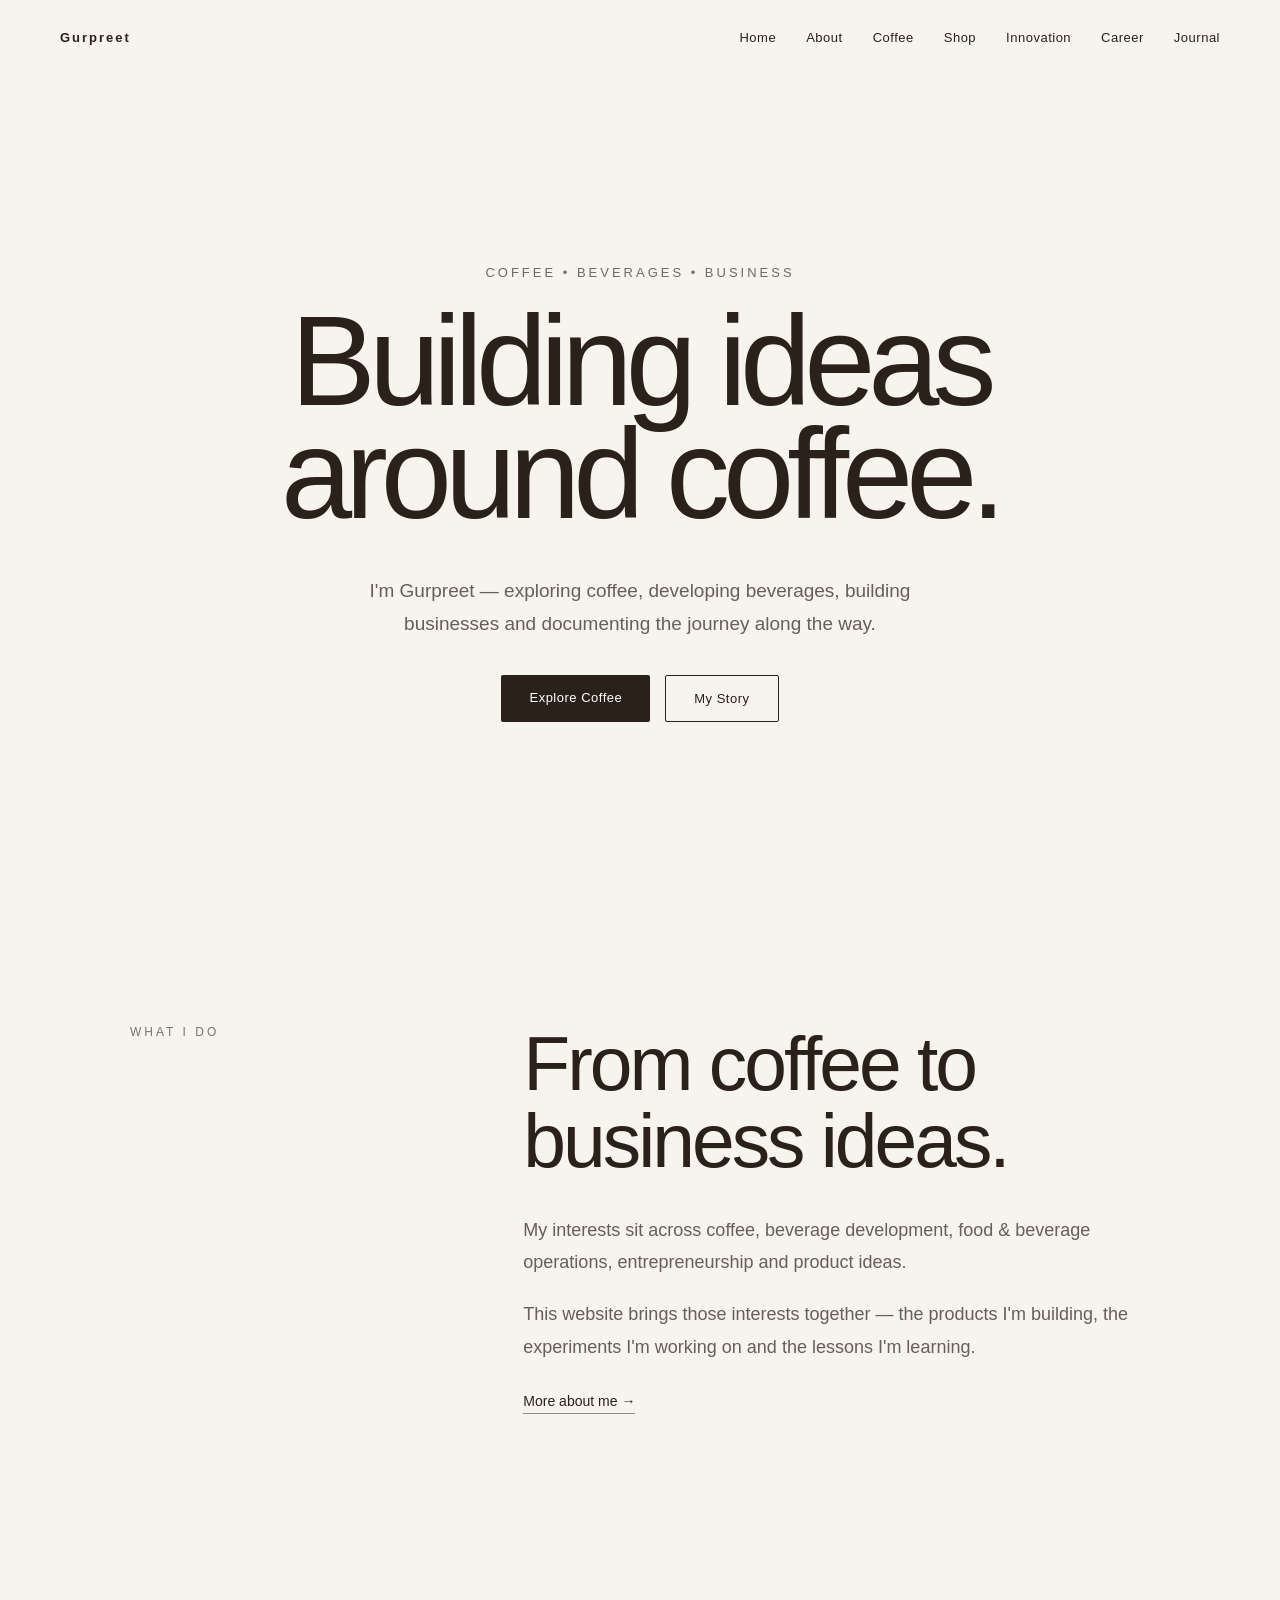
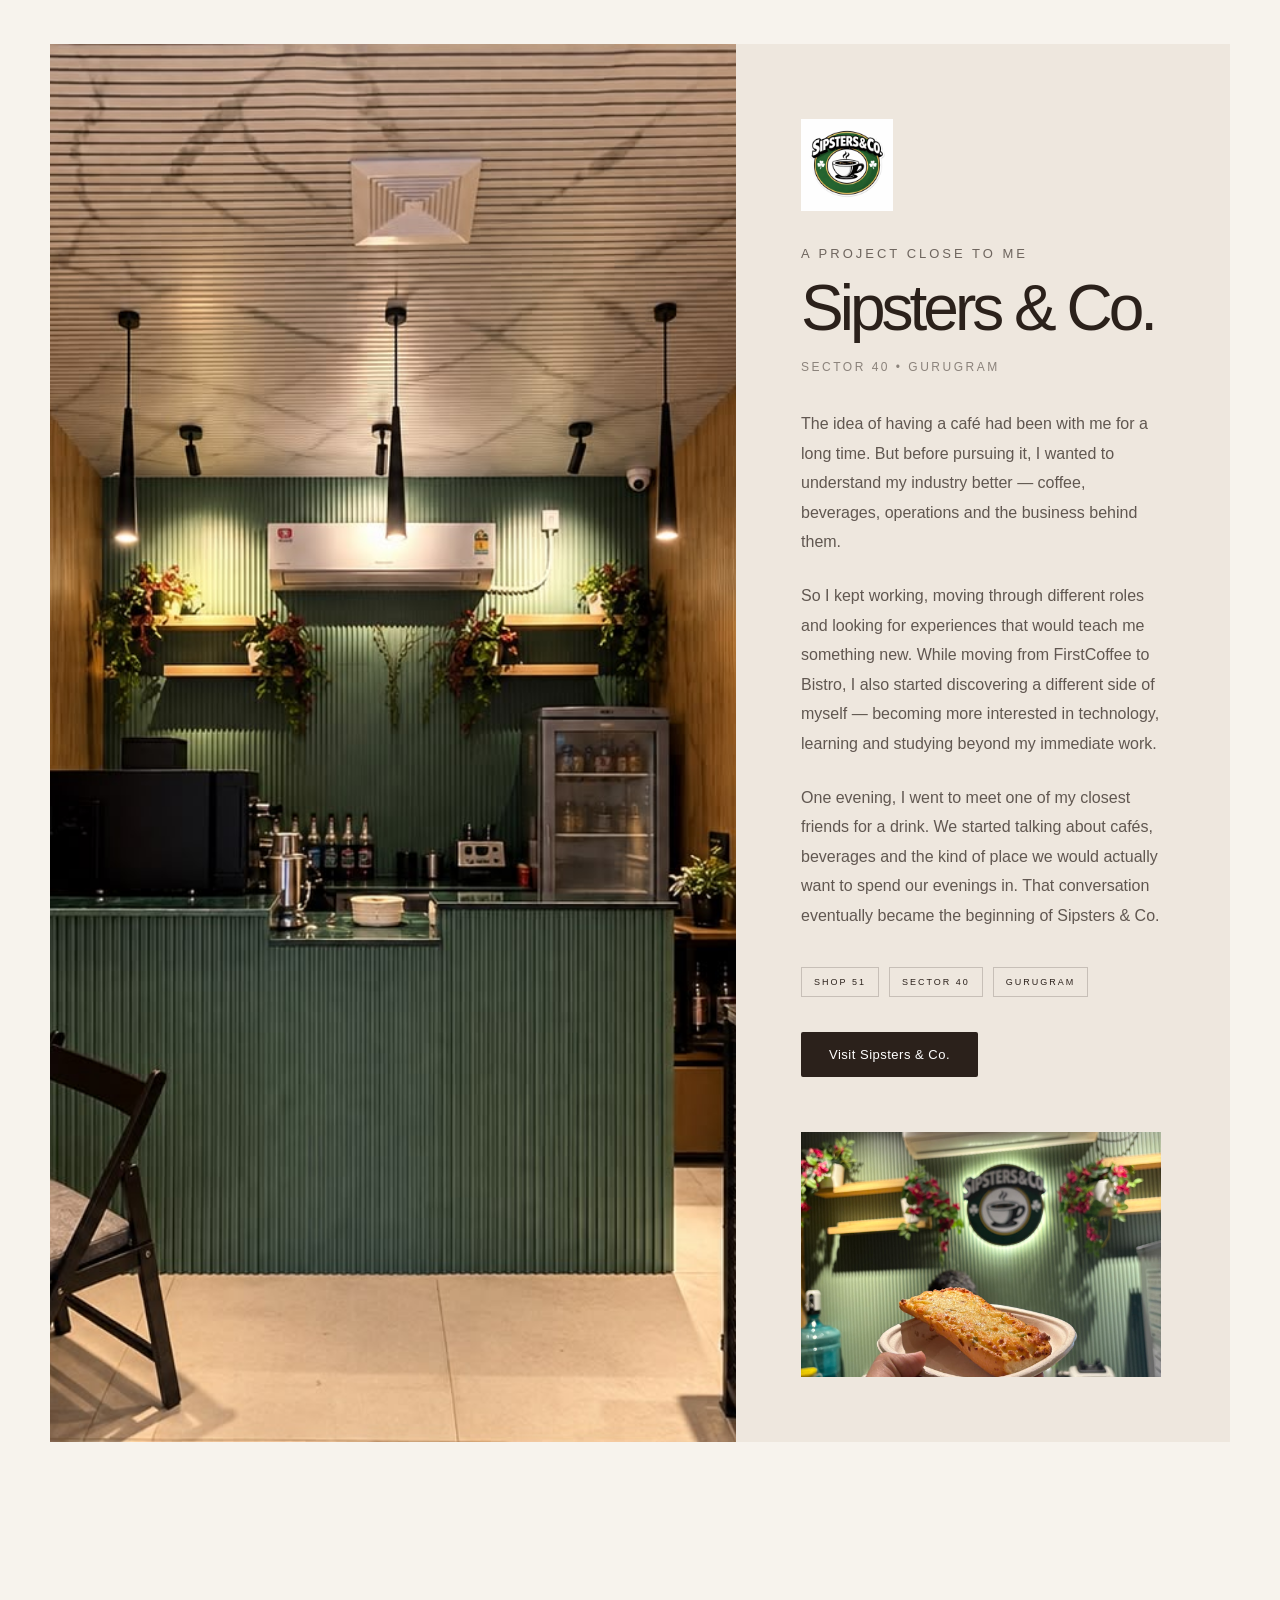
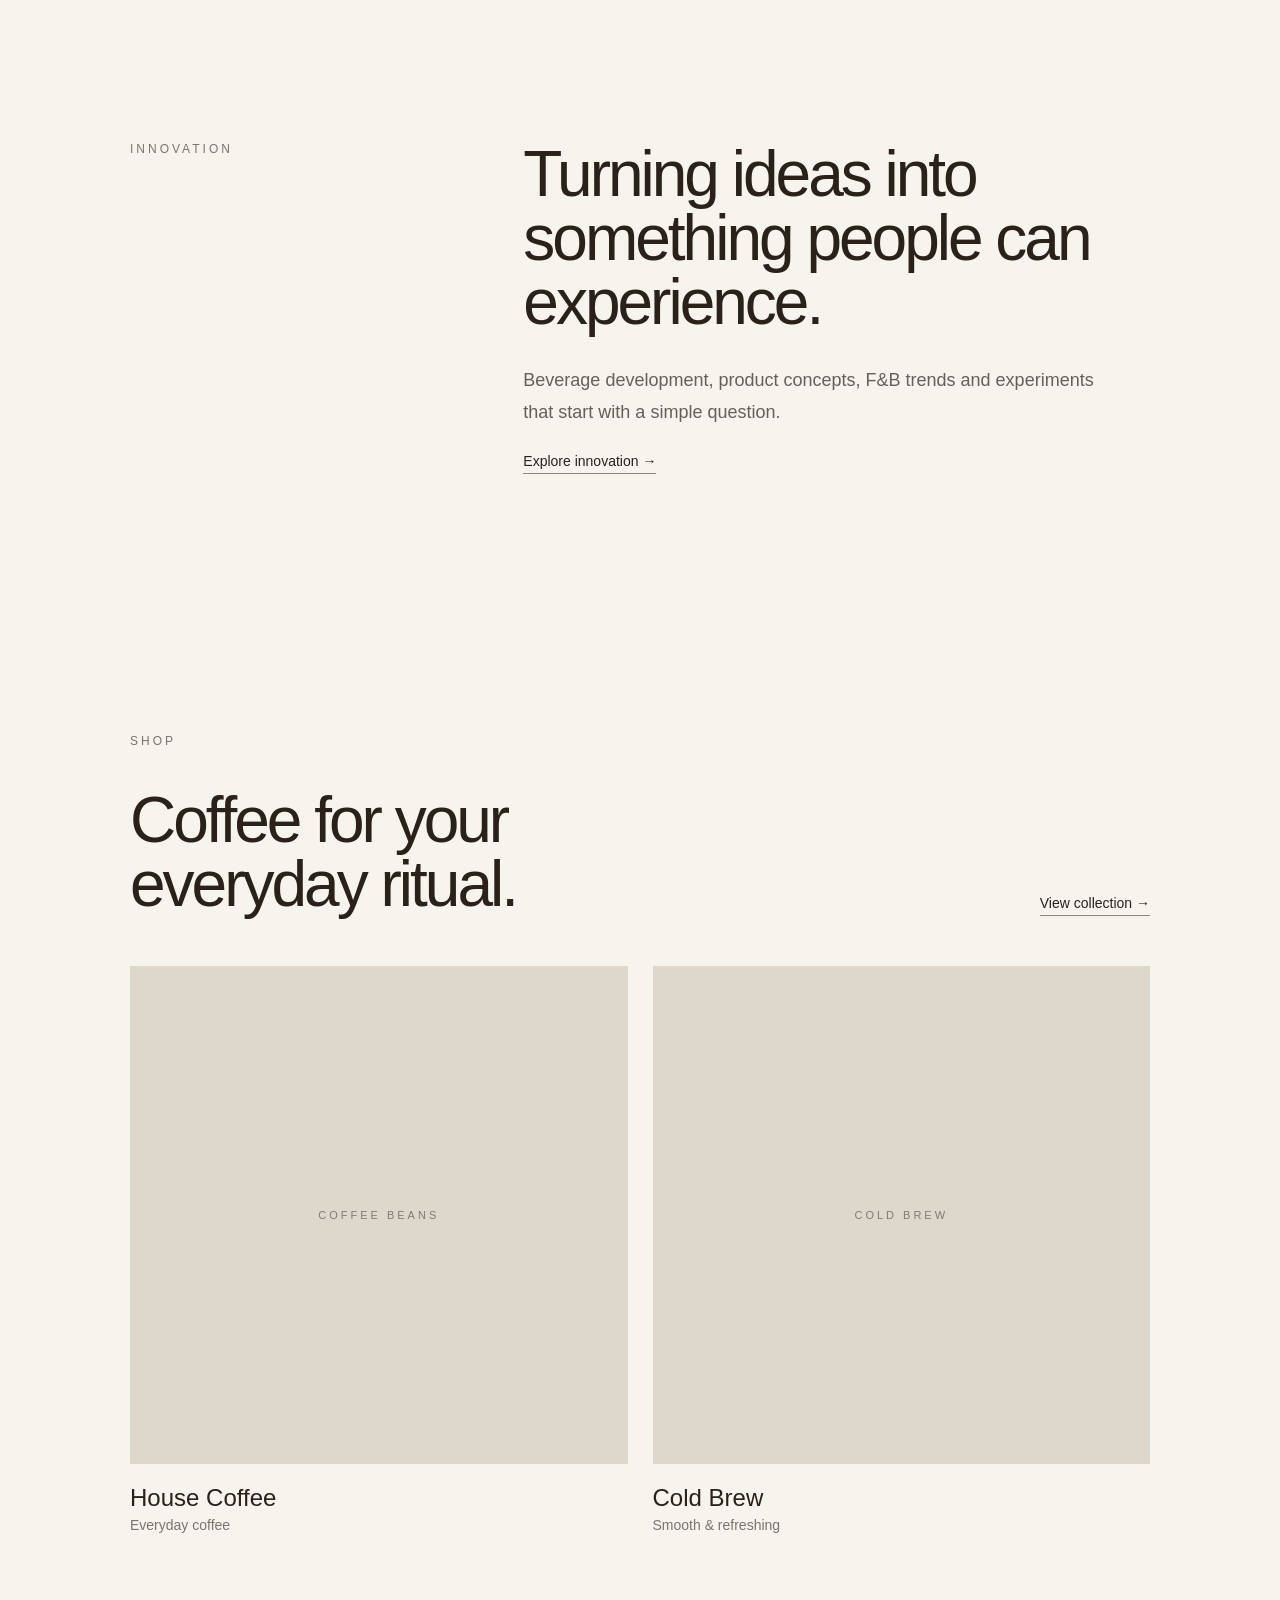
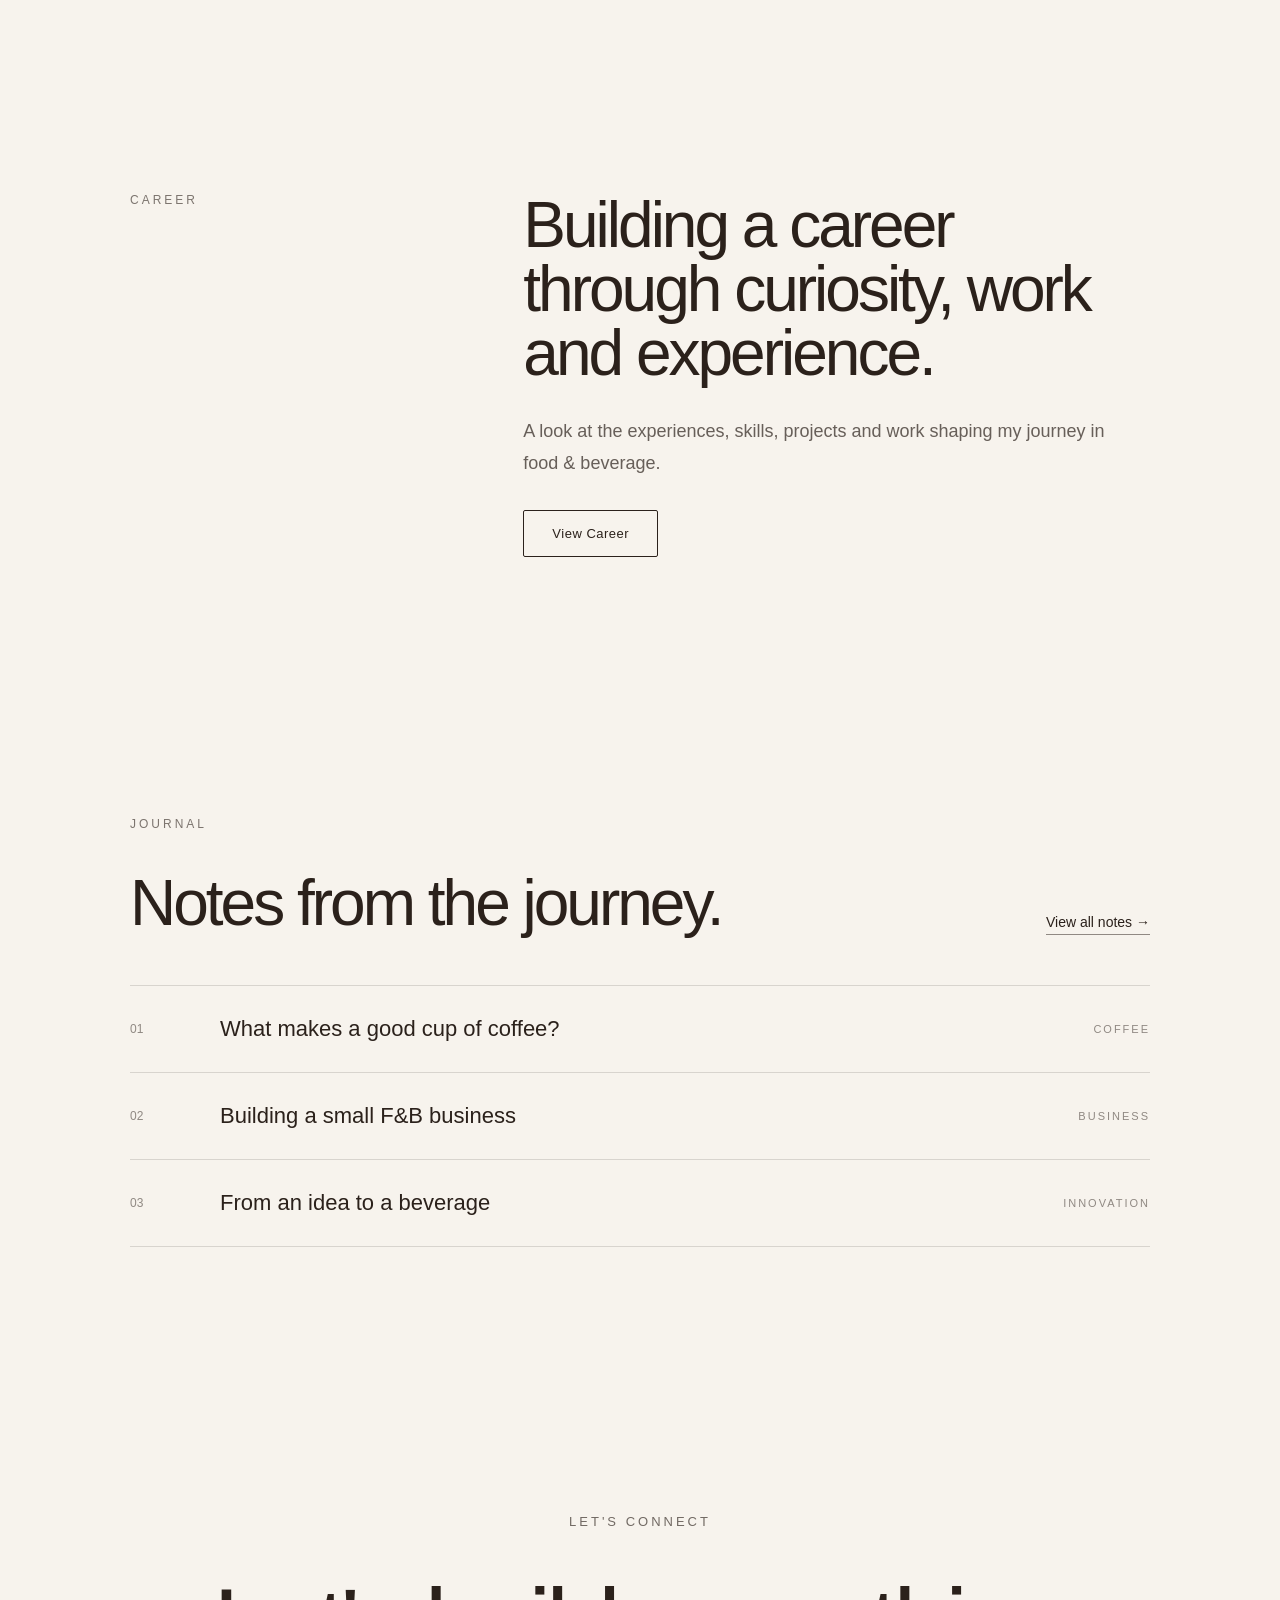
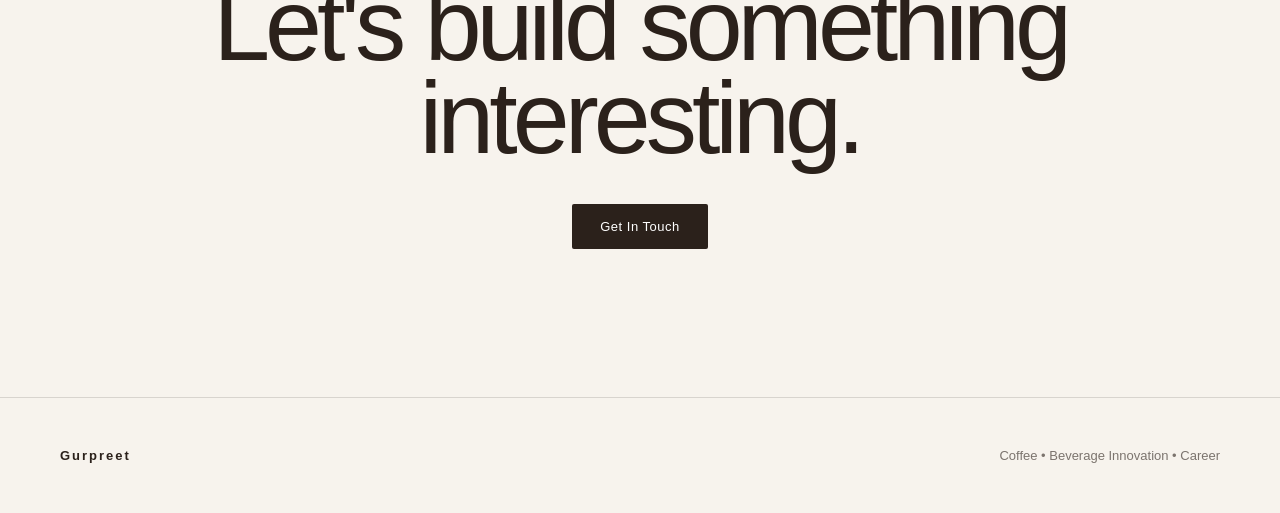
==== commit c14f4b01: "Correct JavaScript file path" ====
--- a/index.html
+++ b/index.html
@@ -474,8 +474,7 @@
         </p>
 
     </footer>
-    <script src="Js/script.js"></script>
-
+    <script src="Js/Script.js"></script>
 </body>
 
 </html>
